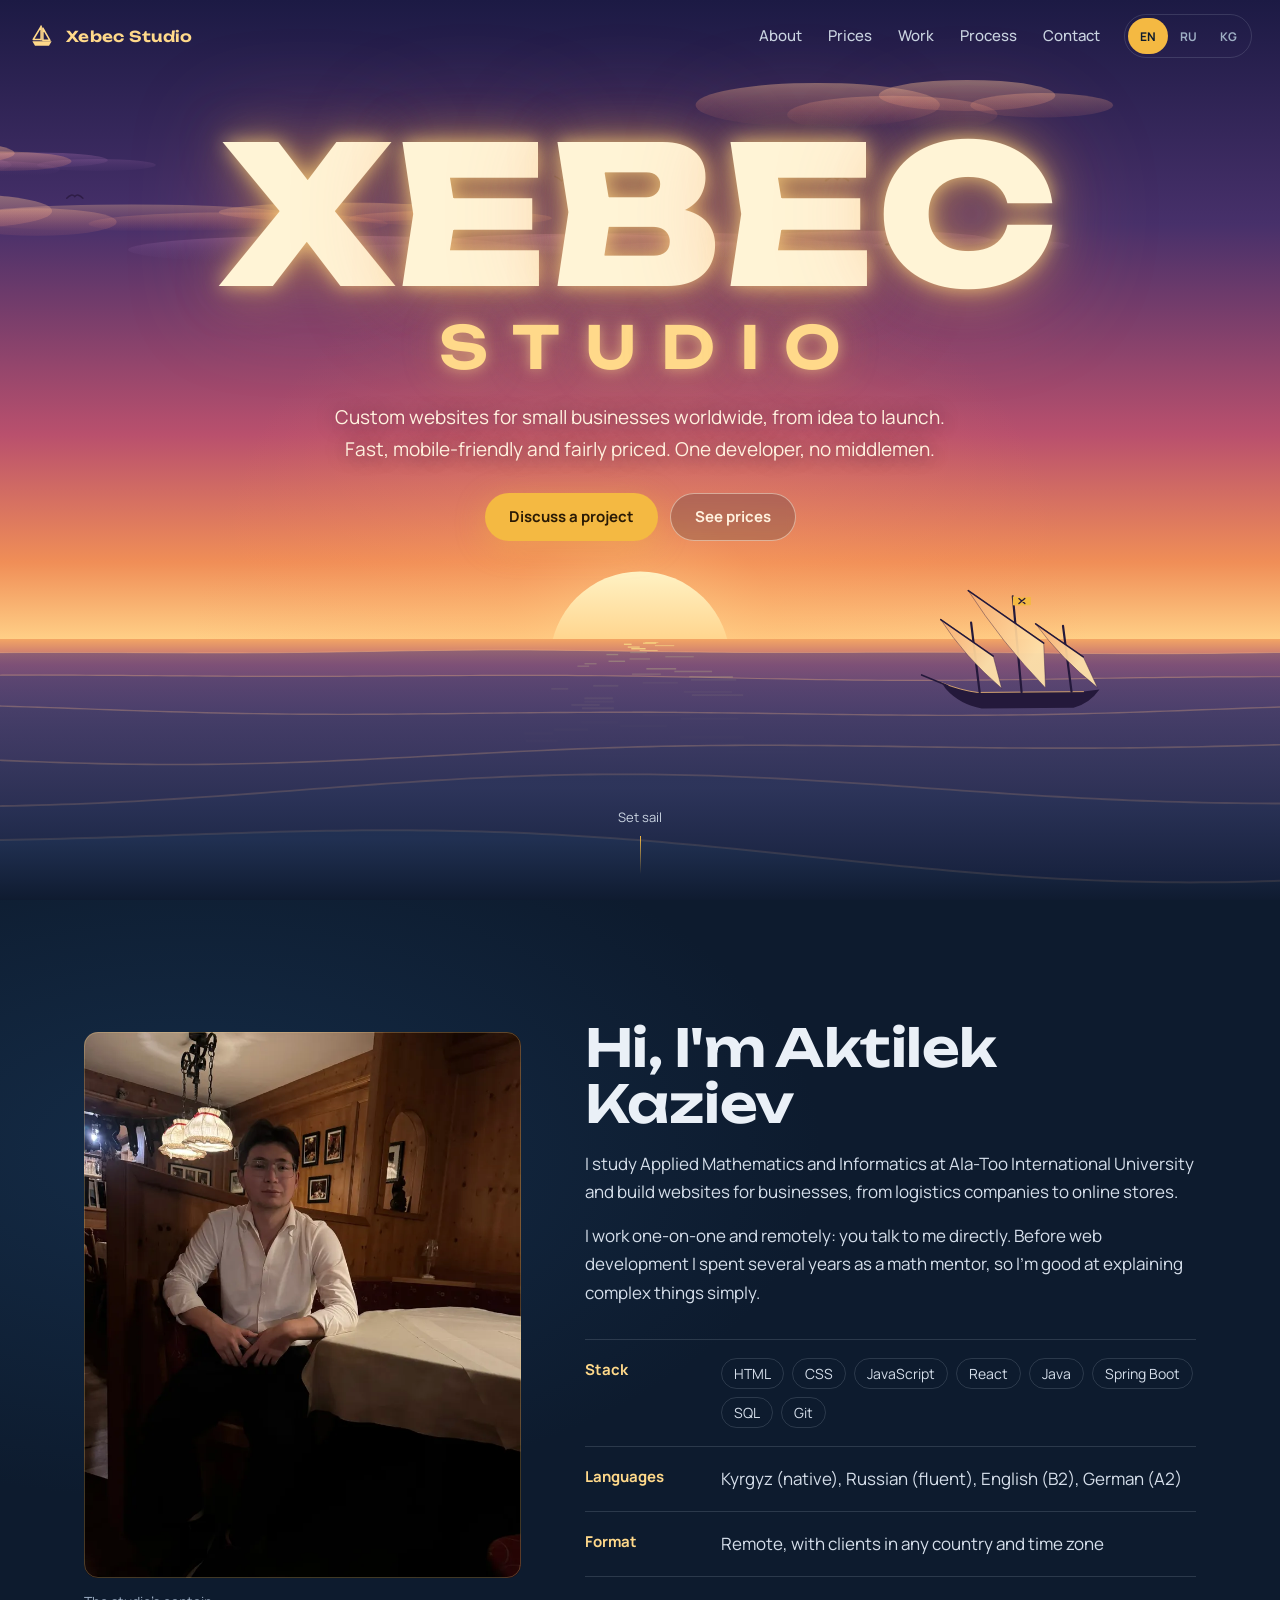
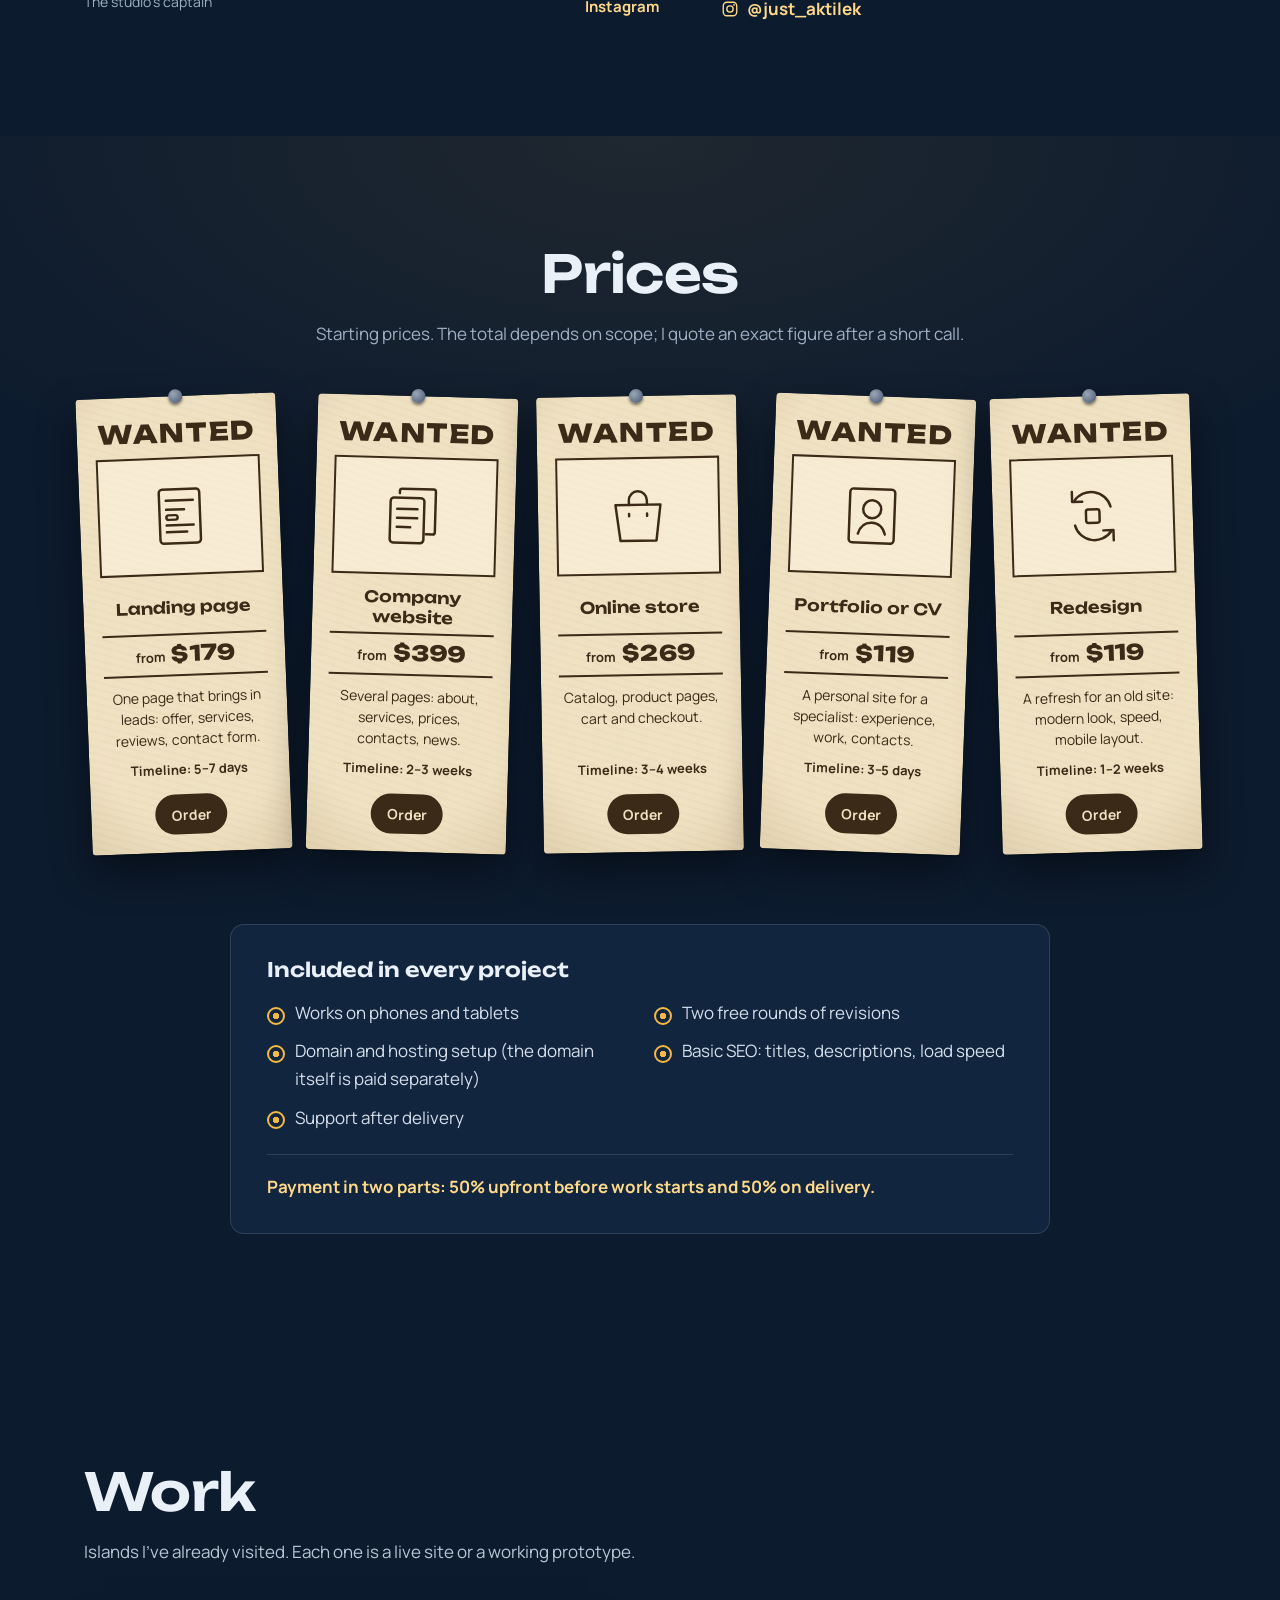
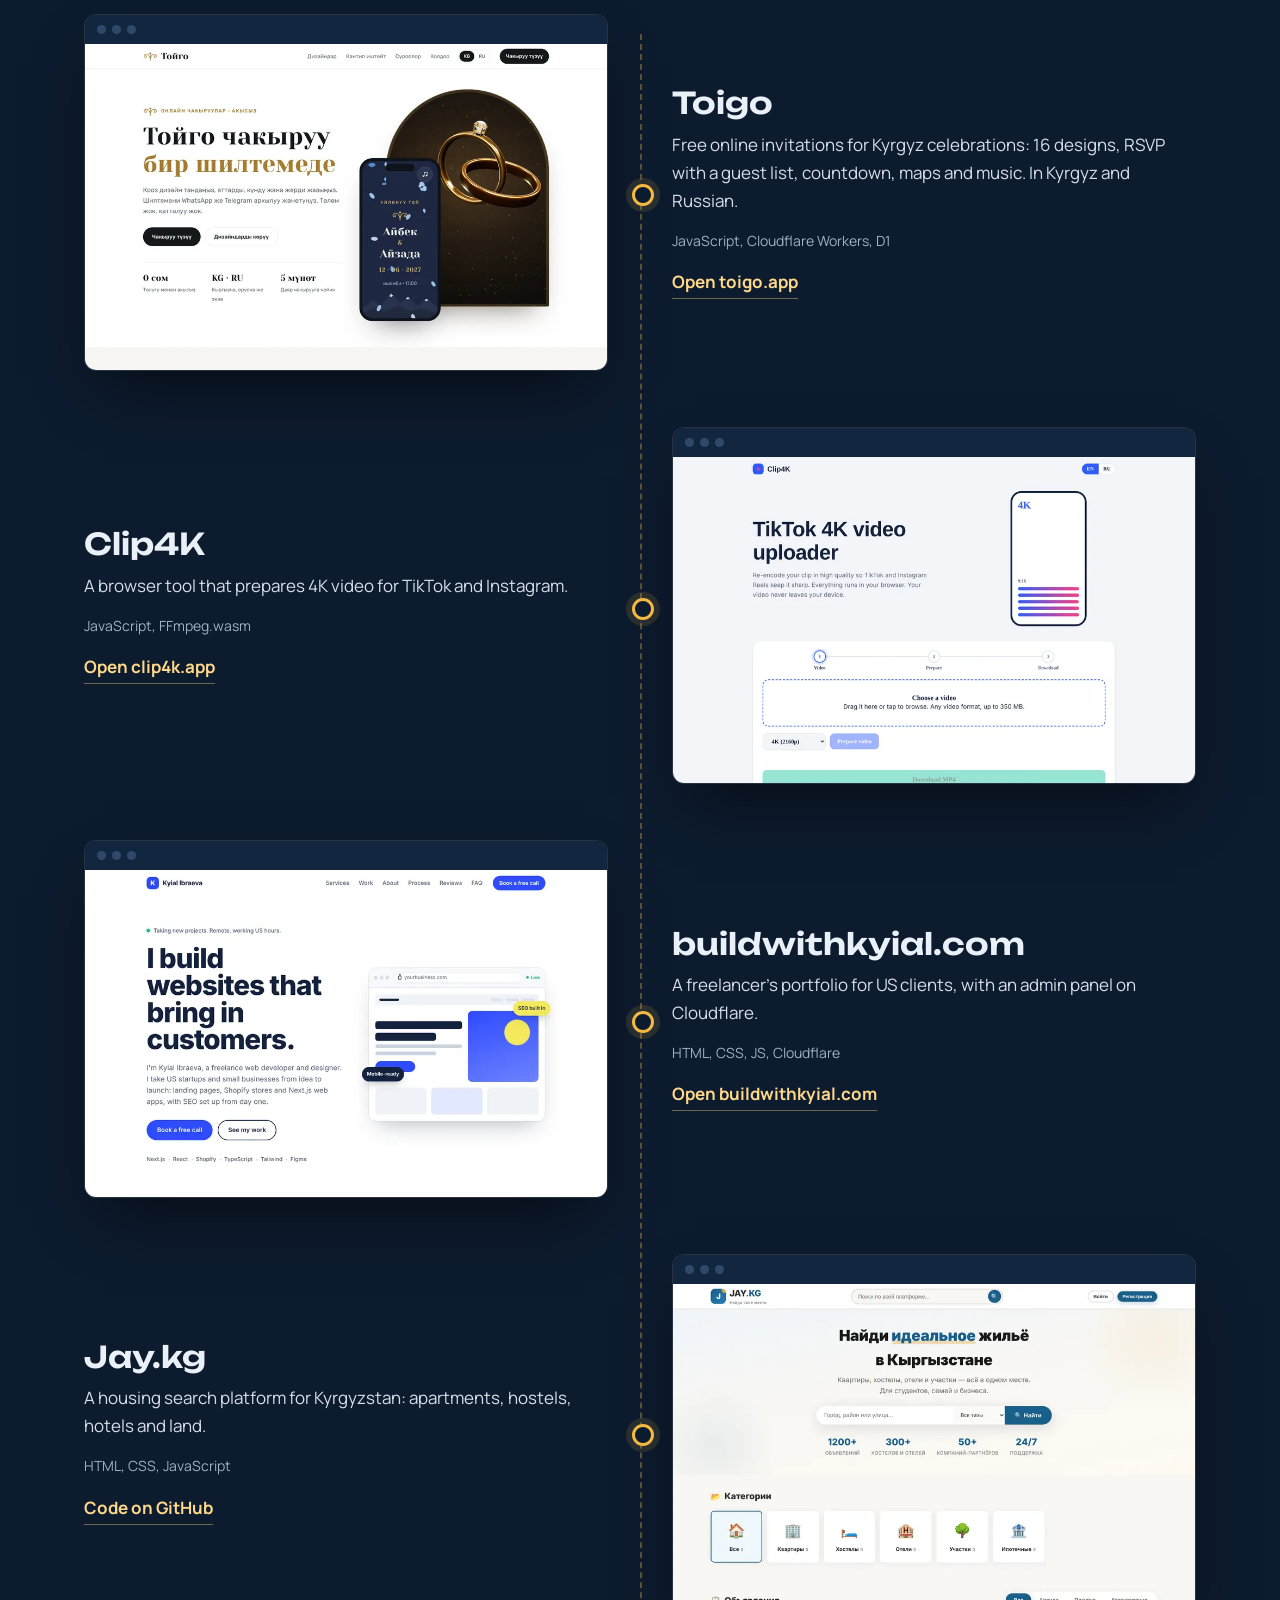
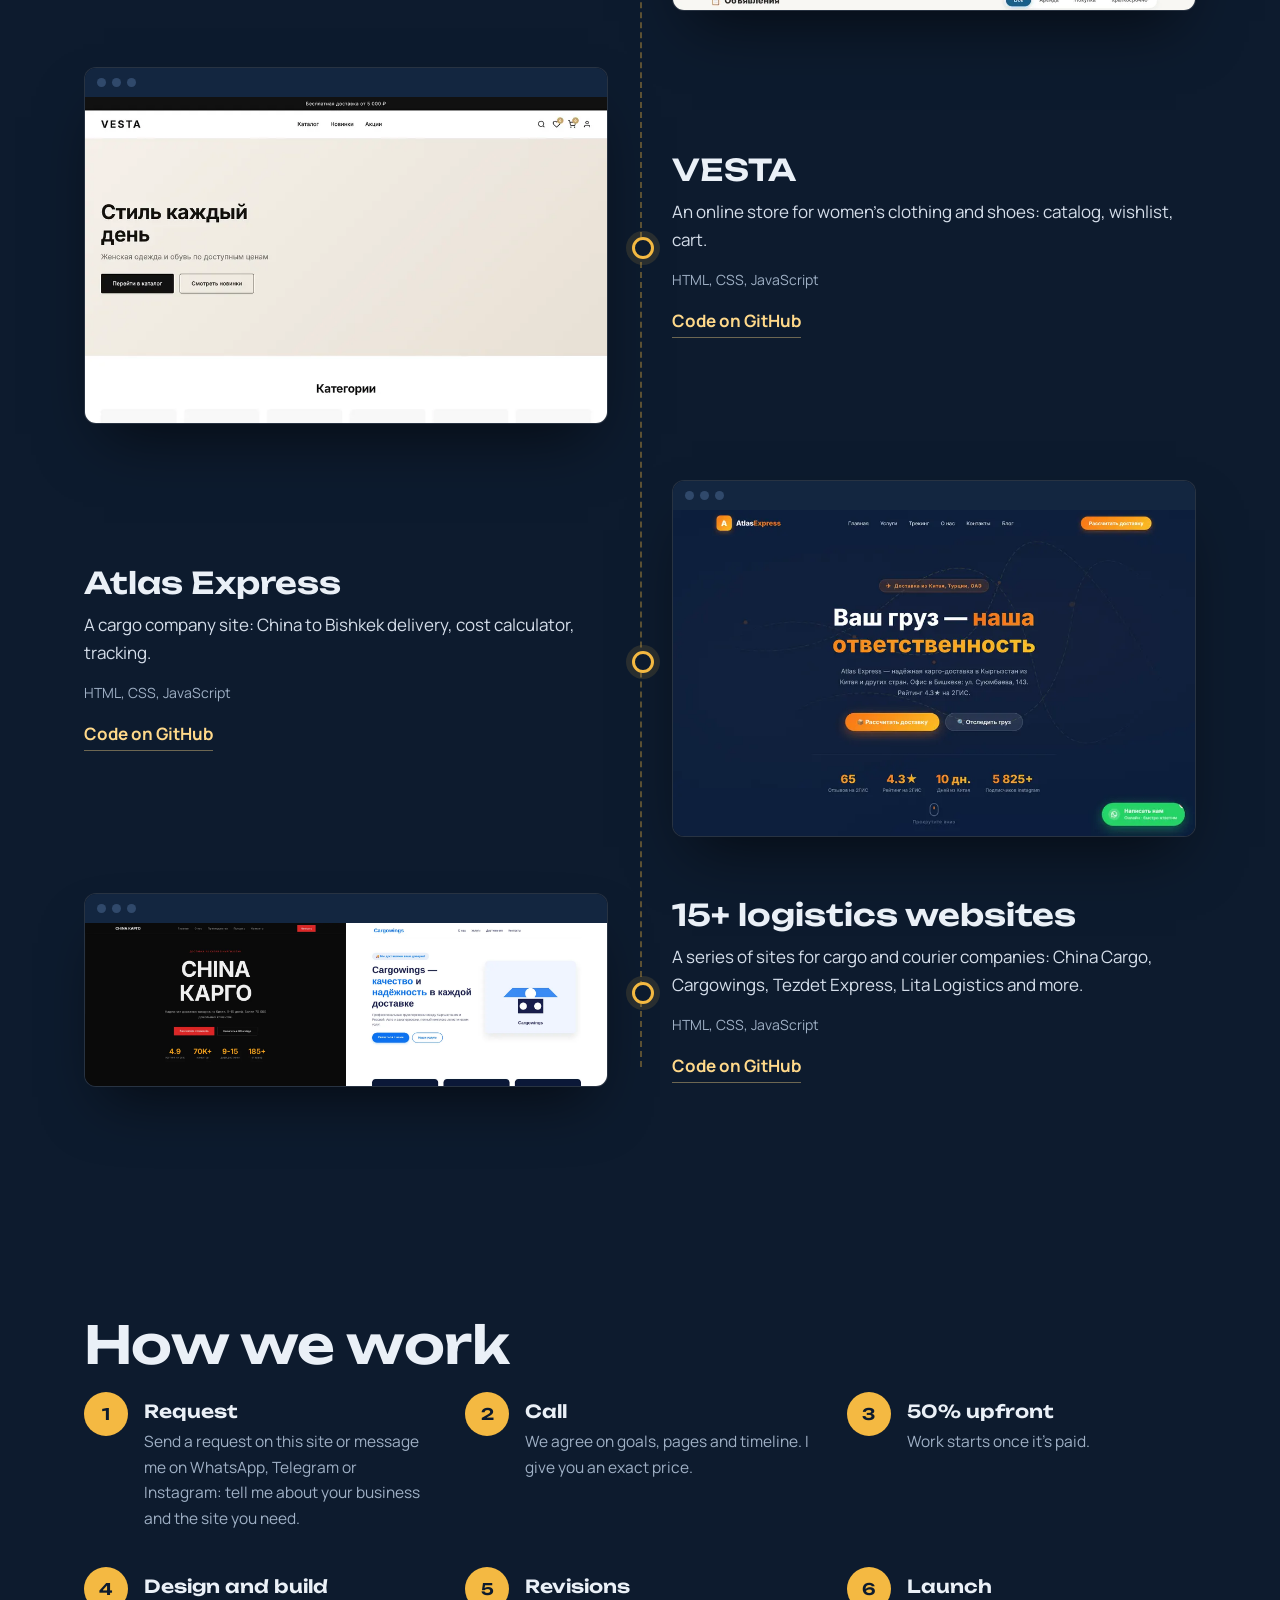
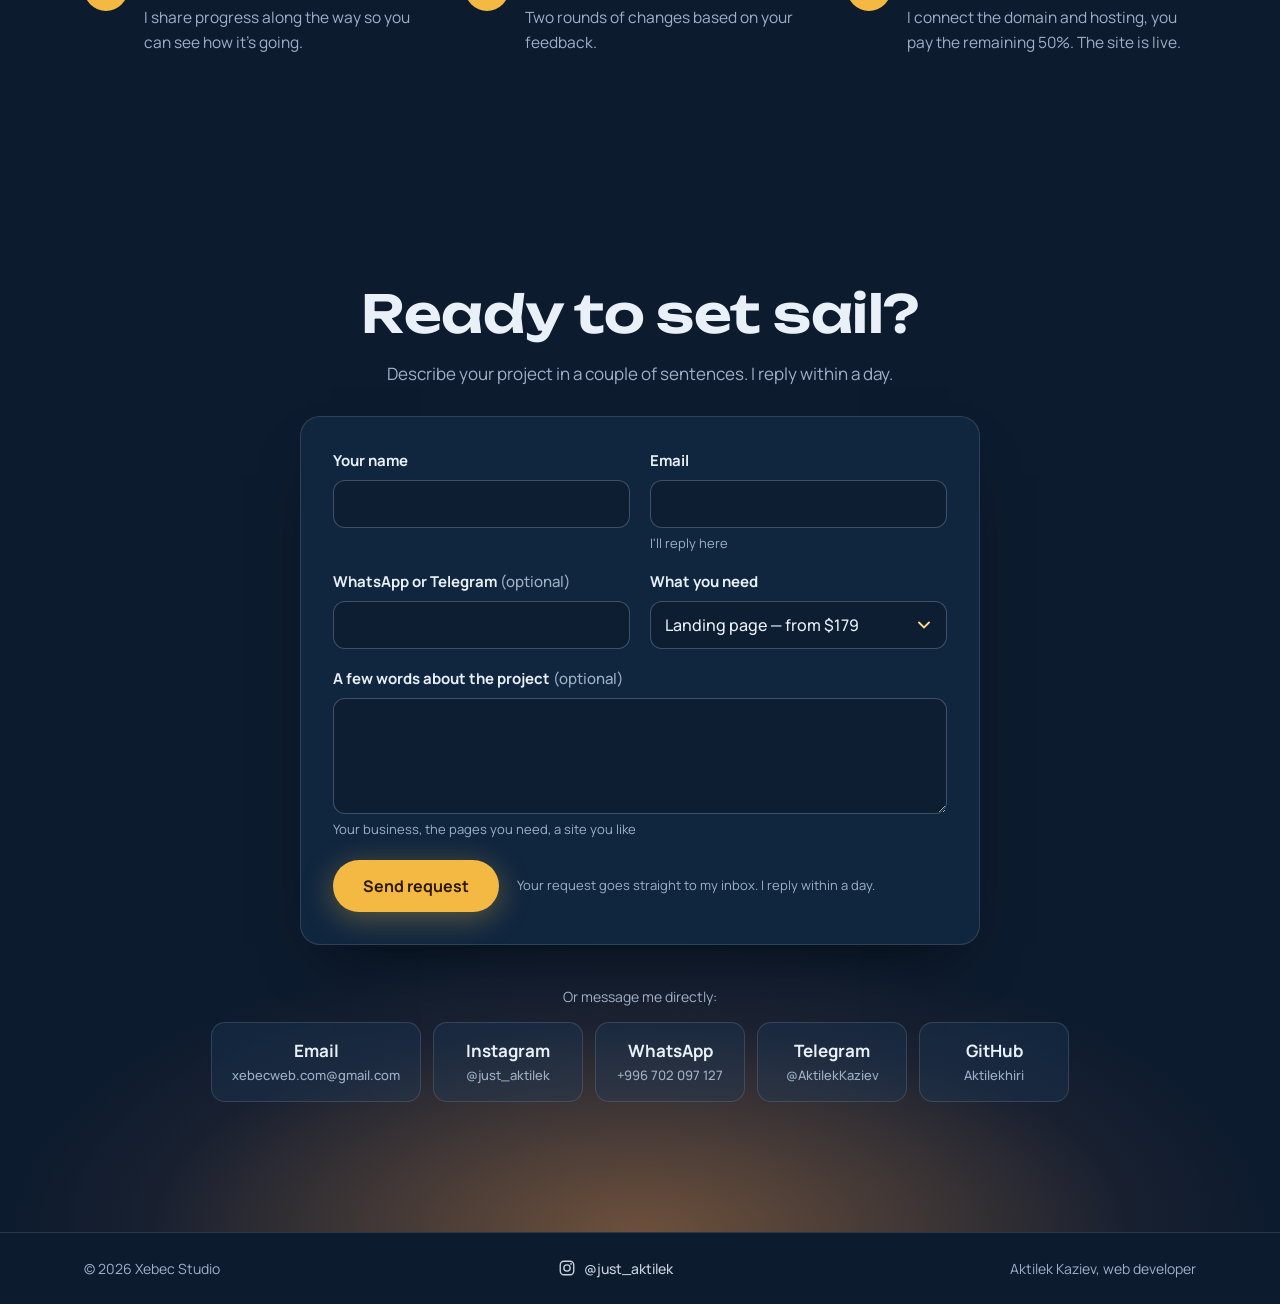
==== public/index.html @ 6d2ee207 "Xebec Studio site with Cloudflare Workers Builds config Static site (content.js + build.js -> public" ====
<!doctype html>
<html lang="en">
<head>
<meta charset="utf-8">
<meta name="viewport" content="width=device-width, initial-scale=1">
<script>try{var s=localStorage.getItem("xebec-lang");if(s==="ru"||s==="ky")location.replace(s+"/"+location.hash)}catch(e){}</script>
<title>Custom Websites for Small Businesses — Xebec Studio</title>
<meta name="description" content="Xebec Studio builds fast, mobile-friendly websites for small businesses worldwide: landing pages, company websites, online stores and portfolios. From $119. Remote, one-on-one.">
<link rel="canonical" href="https://xebecweb.com/">
<link rel="alternate" hreflang="en" href="https://xebecweb.com/">
<link rel="alternate" hreflang="ru" href="https://xebecweb.com/ru/">
<link rel="alternate" hreflang="ky" href="https://xebecweb.com/ky/">
<link rel="alternate" hreflang="x-default" href="https://xebecweb.com/">
<meta name="theme-color" content="#0D1B2E">
<meta name="robots" content="index, follow, max-image-preview:large">
<meta property="og:type" content="website">
<meta property="og:site_name" content="Xebec Studio">
<meta property="og:url" content="https://xebecweb.com/">
<meta property="og:title" content="Custom Websites for Small Businesses — Xebec Studio">
<meta property="og:description" content="Xebec Studio builds fast, mobile-friendly websites for small businesses worldwide: landing pages, company websites, online stores and portfolios. From $119. Remote, one-on-one.">
<meta property="og:image" content="https://xebecweb.com/assets/og-en.jpg">
<meta property="og:image:width" content="1200">
<meta property="og:image:height" content="630">
<meta property="og:locale" content="en_US">
<meta property="og:locale:alternate" content="ru_RU">
<meta property="og:locale:alternate" content="ky_KG">
<meta name="twitter:card" content="summary_large_image">
<link rel="icon" href="assets/favicon.svg" type="image/svg+xml">
<link rel="preload" href="assets/fonts/unbounded-latin-800-normal.woff2" as="font" type="font/woff2" crossorigin>
<link rel="stylesheet" href="assets/fonts.css">
<link rel="stylesheet" href="styles.css">
<script type="application/ld+json">{"@context":"https://schema.org","@type":"ProfessionalService","name":"Xebec Studio","url":"https://xebecweb.com/","image":"https://xebecweb.com/assets/og-en.jpg","description":"Xebec Studio builds fast, mobile-friendly websites for small businesses worldwide: landing pages, company websites, online stores and portfolios. From $119. Remote, one-on-one.","email":"xebecweb.com@gmail.com","telephone":"+996702097127","areaServed":"Worldwide","availableLanguage":["English","Russian","Kyrgyz"],"priceRange":"$119–$399","founder":{"@type":"Person","name":"Aktilek Kaziev"},"sameAs":["https://instagram.com/just_aktilek","https://github.com/Aktilekhiri","https://t.me/AktilekKaziev"],"inLanguage":"en"}</script>
</head>
<body>
<a class="skip" href="#main">Skip to content</a>
<div class="lang-hint" id="langHint" hidden>
  <a class="lh-ru" href="ru/" hreflang="ru" lang="ru">Есть русская версия сайта → <b>Перейти</b></a>
  <a class="lh-ky" href="ky/" hreflang="ky" lang="ky">Сайттын кыргызча версиясы бар → <b>Өтүү</b></a>
  <button type="button" id="langHintClose" aria-label="Close">×</button>
</div>

<header class="bar" id="bar">
  <a class="brand" href="#top" aria-label="Xebec Studio">
    <svg viewBox="0 0 32 32" aria-hidden="true"><path d="M5 22h22l-3 5H8z" fill="currentColor"/><path d="M15 4v17M15 5l-9 15h9M17 7v14h8z" fill="none" stroke="currentColor" stroke-width="1.8" stroke-linejoin="round"/></svg>
    <span>Xebec Studio</span>
  </a>
  <nav class="nav" id="nav" aria-label="Main">
    <a href="#captain">About</a>
    <a href="#bounties">Prices</a>
    <a href="#islands">Work</a>
    <a href="#voyage">Process</a>
    <a href="#contact">Contact</a>
  </nav>
  <nav class="langs" aria-label="Language"><a href="./" hreflang="en" lang="en" aria-label="English" aria-current="page">EN</a><a href="ru/" hreflang="ru" lang="ru" aria-label="Русский">RU</a><a href="ky/" hreflang="ky" lang="ky" aria-label="Кыргызча">KG</a></nav>
  <button class="menu-btn" id="menuBtn" type="button" aria-expanded="false" aria-controls="nav"><span></span><span></span><span class="sr">Menu</span></button>
</header>

<section class="hero" id="top">
  <canvas id="sea" aria-hidden="true"></canvas>
  <div class="hero-in">
    <h1 class="title"><span class="sr">Xebec Studio — custom websites for small businesses worldwide</span><span class="t1" aria-hidden="true">XEBEC</span><span class="t2" aria-hidden="true">STUDIO</span></h1>
    <p class="lede">Custom websites for small businesses worldwide, from idea to launch. Fast, mobile-friendly and fairly priced. One developer, no middlemen.</p>
    <div class="cta">
      <a class="btn gold" href="#contact">Discuss a project</a>
      <a class="btn ghost" href="#bounties">See prices</a>
    </div>
  </div>
  <a class="scroll-cue" href="#captain"><span>Set sail</span><i aria-hidden="true"></i></a>
</section>

<main id="main" tabindex="-1">

<section class="captain" id="captain">
  <div class="wrap cap-grid">
    <figure class="cap-photo">
      <img src="assets/img/aktilek.webp" width="800" height="1066" alt="Aktilek Kaziev" loading="lazy" decoding="async">
      <figcaption>The studio's captain</figcaption>
    </figure>
    <div class="cap-text">
      <h2 class="h2">Hi, I'm Aktilek Kaziev</h2>
      <p>I study Applied Mathematics and Informatics at Ala-Too International University and build websites for businesses, from logistics companies to online stores.</p>
      <p>I work one-on-one and remotely: you talk to me directly. Before web development I spent several years as a math mentor, so I'm good at explaining complex things simply.</p>
      <dl class="facts">
        <div><dt>Stack</dt><dd class="chips"><span>HTML</span><span>CSS</span><span>JavaScript</span><span>React</span><span>Java</span><span>Spring Boot</span><span>SQL</span><span>Git</span></dd></div>
        <div><dt>Languages</dt><dd>Kyrgyz (native), Russian (fluent), English (B2), German (A2)</dd></div>
        <div><dt>Format</dt><dd>Remote, with clients in any country and time zone</dd></div>
        <div><dt>Instagram</dt><dd><a class="ig-link" href="https://instagram.com/just_aktilek" target="_blank" rel="noopener"><svg viewBox="0 0 24 24" aria-hidden="true"><rect x="3" y="3" width="18" height="18" rx="5" fill="none" stroke="currentColor" stroke-width="1.8"/><circle cx="12" cy="12" r="4.2" fill="none" stroke="currentColor" stroke-width="1.8"/><circle cx="17.4" cy="6.6" r="1.2" fill="currentColor"/></svg>@just_aktilek</a></dd></div>
      </dl>
    </div>
  </div>
</section>

<section class="bounties" id="bounties">
  <div class="wrap">
    <h2 class="h2 center">Prices</h2>
    <p class="sub center">Starting prices. The total depends on scope; I quote an exact figure after a short call.</p>
    <div class="posters">
      <article class="poster" style="--tilt:-2.2deg">
        <div class="w" aria-hidden="true">WANTED</div>
        <div class="pic" aria-hidden="true"><svg viewBox="0 0 64 64"><rect x="14" y="8" width="36" height="48" rx="3"/><path d="M20 18h24M20 26h16M20 40h24M20 46h18"/><rect x="20" y="31" width="10" height="4" rx="2"/></svg></div>
        <h3 class="name">Landing page</h3>
        <div class="bounty"><small>from</small><b>$179</b></div>
        <p>One page that brings in leads: offer, services, reviews, contact form.</p>
        <div class="term">Timeline: 5–7 days</div>
        <a class="order" href="#contact" data-service="landing">Order</a>
      </article>
      <article class="poster" style="--tilt:1.6deg">
        <div class="w" aria-hidden="true">WANTED</div>
        <div class="pic" aria-hidden="true"><svg viewBox="0 0 64 64"><rect x="10" y="16" width="30" height="40" rx="3"/><path d="M18 12V10a2 2 0 0 1 2-2h28a2 2 0 0 1 2 2v36a2 2 0 0 1-2 2h-6"/><path d="M16 26h18M16 34h18M16 42h12"/></svg></div>
        <h3 class="name">Company website</h3>
        <div class="bounty"><small>from</small><b>$399</b></div>
        <p>Several pages: about, services, prices, contacts, news.</p>
        <div class="term">Timeline: 2–3 weeks</div>
        <a class="order" href="#contact" data-service="corporate">Order</a>
      </article>
      <article class="poster" style="--tilt:-1deg">
        <div class="w" aria-hidden="true">WANTED</div>
        <div class="pic" aria-hidden="true"><svg viewBox="0 0 64 64"><path d="M12 22h40l-4 32H16z"/><path d="M24 22v-4a8 8 0 0 1 16 0v4"/><path d="M24 30v2M40 30v2"/></svg></div>
        <h3 class="name">Online store</h3>
        <div class="bounty"><small>from</small><b>$269</b></div>
        <p>Catalog, product pages, cart and checkout.</p>
        <div class="term">Timeline: 3–4 weeks</div>
        <a class="order" href="#contact" data-service="shop">Order</a>
      </article>
      <article class="poster" style="--tilt:2.1deg">
        <div class="w" aria-hidden="true">WANTED</div>
        <div class="pic" aria-hidden="true"><svg viewBox="0 0 64 64"><rect x="12" y="8" width="40" height="48" rx="3"/><circle cx="32" cy="26" r="8"/><path d="M20 48c2-7 7-10 12-10s10 3 12 10"/></svg></div>
        <h3 class="name">Portfolio or CV</h3>
        <div class="bounty"><small>from</small><b>$119</b></div>
        <p>A personal site for a specialist: experience, work, contacts.</p>
        <div class="term">Timeline: 3–5 days</div>
        <a class="order" href="#contact" data-service="portfolio">Order</a>
      </article>
      <article class="poster" style="--tilt:-1.7deg">
        <div class="w" aria-hidden="true">WANTED</div>
        <div class="pic" aria-hidden="true"><svg viewBox="0 0 64 64"><path d="M48 24a18 18 0 0 0-32-6"/><path d="M14 10v9h9"/><path d="M16 40a18 18 0 0 0 32 6"/><path d="M50 54v-9h-9"/><rect x="26" y="26" width="12" height="12" rx="2"/></svg></div>
        <h3 class="name">Redesign</h3>
        <div class="bounty"><small>from</small><b>$119</b></div>
        <p>A refresh for an old site: modern look, speed, mobile layout.</p>
        <div class="term">Timeline: 1–2 weeks</div>
        <a class="order" href="#contact" data-service="redesign">Order</a>
      </article>
    </div>
    <div class="terms">
      <h3 class="h3">Included in every project</h3>
      <ul class="inc">
        <li>Works on phones and tablets</li>
        <li>Two free rounds of revisions</li>
        <li>Domain and hosting setup (the domain itself is paid separately)</li>
        <li>Basic SEO: titles, descriptions, load speed</li>
        <li>Support after delivery</li>
      </ul>
      <p class="pay">Payment in two parts: 50% upfront before work starts and 50% on delivery.</p>
    </div>
  </div>
</section>

<section class="islands" id="islands">
  <div class="isle-bg" aria-hidden="true">
    <div class="isle-scene">
      <img class="scene" src="assets/sakura-night.svg" alt="" decoding="async">
      <div class="petals"><i class="petal" style="left:92.2%;--d:11.5s;--dl:-11.2s;--s:11px;--sw:3.5s"><b></b></i><i class="petal" style="left:5.7%;--d:14.4s;--dl:-12.5s;--s:11px;--sw:4.7s"><b></b></i><i class="petal" style="left:55.8%;--d:16.6s;--dl:-10.8s;--s:9px;--sw:3.5s"><b></b></i><i class="petal" style="left:37.4%;--d:14.0s;--dl:-3.6s;--s:15px;--sw:4.2s"><b></b></i><i class="petal" style="left:45.3%;--d:19.7s;--dl:-8.8s;--s:14px;--sw:3.2s"><b></b></i><i class="petal" style="left:62.6%;--d:12.6s;--dl:-12.9s;--s:9px;--sw:4.8s"><b></b></i><i class="petal" style="left:16.6%;--d:18.3s;--dl:-11.1s;--s:9px;--sw:3.8s"><b></b></i><i class="petal" style="left:32.9%;--d:19.3s;--dl:-2.7s;--s:10px;--sw:3.8s"><b></b></i><i class="petal" style="left:54.0%;--d:16.8s;--dl:-0.0s;--s:16px;--sw:4.3s"><b></b></i><i class="petal" style="left:97.2%;--d:17.8s;--dl:-19.7s;--s:13px;--sw:3.1s"><b></b></i><i class="petal" style="left:82.1%;--d:16.9s;--dl:-8.4s;--s:14px;--sw:4.5s"><b></b></i><i class="petal" style="left:17.9%;--d:12.2s;--dl:-19.6s;--s:9px;--sw:2.8s"><b></b></i><i class="petal" style="left:99.5%;--d:15.5s;--dl:-15.4s;--s:14px;--sw:2.6s"><b></b></i><i class="petal" style="left:81.6%;--d:12.5s;--dl:-9.1s;--s:12px;--sw:3.3s"><b></b></i></div>
    </div>
  </div>
  <div class="wrap">
    <h2 class="h2">Work</h2>
    <p class="sub">Islands I've already visited. Each one is a live site or a working prototype.</p>
    <ol class="route">
      <li class="isle">
        <a class="shot" href="https://toigo.app" target="_blank" rel="noopener" tabindex="-1" aria-hidden="true"><span class="chrome"><i></i><i></i><i></i></span><img src="assets/work/toigo.webp" width="960" height="600" alt="Toigo" loading="lazy" decoding="async"></a>
        <div>
          <h3>Toigo</h3>
          <p>Free online invitations for Kyrgyz celebrations: 16 designs, RSVP with a guest list, countdown, maps and music. In Kyrgyz and Russian.</p>
          <div class="tags">JavaScript, Cloudflare Workers, D1</div>
          <a class="link" href="https://toigo.app" target="_blank" rel="noopener">Open toigo.app</a>
        </div>
      </li>
      <li class="isle">
        <a class="shot" href="https://clip4k.app" target="_blank" rel="noopener" tabindex="-1" aria-hidden="true"><span class="chrome"><i></i><i></i><i></i></span><img src="assets/work/clip4k.webp" width="960" height="600" alt="Clip4K" loading="lazy" decoding="async"></a>
        <div>
          <h3>Clip4K</h3>
          <p>A browser tool that prepares 4K video for TikTok and Instagram.</p>
          <div class="tags">JavaScript, FFmpeg.wasm</div>
          <a class="link" href="https://clip4k.app" target="_blank" rel="noopener">Open clip4k.app</a>
        </div>
      </li>
      <li class="isle">
        <a class="shot" href="https://buildwithkyial.com" target="_blank" rel="noopener" tabindex="-1" aria-hidden="true"><span class="chrome"><i></i><i></i><i></i></span><img src="assets/work/kyial.webp" width="960" height="600" alt="buildwithkyial.com" loading="lazy" decoding="async"></a>
        <div>
          <h3>buildwithkyial.com</h3>
          <p>A freelancer's portfolio for US clients, with an admin panel on Cloudflare.</p>
          <div class="tags">HTML, CSS, JS, Cloudflare</div>
          <a class="link" href="https://buildwithkyial.com" target="_blank" rel="noopener">Open buildwithkyial.com</a>
        </div>
      </li>
      <li class="isle">
        <a class="shot" href="https://github.com/Aktilekhiri/Jay.kg" target="_blank" rel="noopener" tabindex="-1" aria-hidden="true"><span class="chrome"><i></i><i></i><i></i></span><img src="assets/work/jay.webp" width="960" height="600" alt="Jay.kg" loading="lazy" decoding="async"></a>
        <div>
          <h3>Jay.kg</h3>
          <p>A housing search platform for Kyrgyzstan: apartments, hostels, hotels and land.</p>
          <div class="tags">HTML, CSS, JavaScript</div>
          <a class="link" href="https://github.com/Aktilekhiri/Jay.kg" target="_blank" rel="noopener">Code on GitHub</a>
        </div>
      </li>
      <li class="isle">
        <a class="shot" href="https://github.com/Aktilekhiri/Vesta-" target="_blank" rel="noopener" tabindex="-1" aria-hidden="true"><span class="chrome"><i></i><i></i><i></i></span><img src="assets/work/vesta.webp" width="960" height="600" alt="VESTA" loading="lazy" decoding="async"></a>
        <div>
          <h3>VESTA</h3>
          <p>An online store for women's clothing and shoes: catalog, wishlist, cart.</p>
          <div class="tags">HTML, CSS, JavaScript</div>
          <a class="link" href="https://github.com/Aktilekhiri/Vesta-" target="_blank" rel="noopener">Code on GitHub</a>
        </div>
      </li>
      <li class="isle">
        <a class="shot" href="https://github.com/Aktilekhiri/Atlas-express" target="_blank" rel="noopener" tabindex="-1" aria-hidden="true"><span class="chrome"><i></i><i></i><i></i></span><img src="assets/work/atlas.webp" width="960" height="600" alt="Atlas Express" loading="lazy" decoding="async"></a>
        <div>
          <h3>Atlas Express</h3>
          <p>A cargo company site: China to Bishkek delivery, cost calculator, tracking.</p>
          <div class="tags">HTML, CSS, JavaScript</div>
          <a class="link" href="https://github.com/Aktilekhiri/Atlas-express" target="_blank" rel="noopener">Code on GitHub</a>
        </div>
      </li>
      <li class="isle">
        <a class="shot duo" href="https://github.com/Aktilekhiri?tab=repositories" target="_blank" rel="noopener" tabindex="-1" aria-hidden="true"><span class="chrome"><i></i><i></i><i></i></span><span class="pair"><img src="assets/work/china.webp" width="960" height="600" alt="" loading="lazy" decoding="async"><img src="assets/work/cargowings.webp" width="960" height="600" alt="" loading="lazy" decoding="async"></span></a>
        <div>
          <h3>15+ logistics websites</h3>
          <p>A series of sites for cargo and courier companies: China Cargo, Cargowings, Tezdet Express, Lita Logistics and more.</p>
          <div class="tags">HTML, CSS, JavaScript</div>
          <a class="link" href="https://github.com/Aktilekhiri?tab=repositories" target="_blank" rel="noopener">Code on GitHub</a>
        </div>
      </li>
    </ol>
  </div>
</section>

<section class="voyage" id="voyage">
  <div class="wrap">
    <h2 class="h2">How we work</h2>
    <ol class="steps">
      <li><span class="n">1</span><div><h3>Request</h3><p>Send a request on this site or message me on WhatsApp, Telegram or Instagram: tell me about your business and the site you need.</p></div></li>
      <li><span class="n">2</span><div><h3>Call</h3><p>We agree on goals, pages and timeline. I give you an exact price.</p></div></li>
      <li><span class="n">3</span><div><h3>50% upfront</h3><p>Work starts once it's paid.</p></div></li>
      <li><span class="n">4</span><div><h3>Design and build</h3><p>I share progress along the way so you can see how it's going.</p></div></li>
      <li><span class="n">5</span><div><h3>Revisions</h3><p>Two rounds of changes based on your feedback.</p></div></li>
      <li><span class="n">6</span><div><h3>Launch</h3><p>I connect the domain and hosting, you pay the remaining 50%. The site is live.</p></div></li>
    </ol>
  </div>
</section>

<section class="contact" id="contact">
  <div class="wrap">
    <h2 class="h2">Ready to set sail?</h2>
    <p class="sub">Describe your project in a couple of sentences. I reply within a day.</p>

    <div class="lead-box">
      <p class="sent-note" id="sent" tabindex="-1">Thanks! Your request is in. I'll reply to your email within a day.</p>
      <form class="lead" id="leadForm" action="https://api.web3forms.com/submit" method="post"
            data-wa="996702097127" data-mail="xebecweb.com@gmail.com" data-title="Hi! Request from xebecweb.com"
            data-l-name="Name" data-l-service="Service" data-l-msg="Details">
        <input type="hidden" name="access_key" value="2775c044-11af-4d92-966e-4e2f38633ee0">
        <input type="hidden" name="subject" value="Новая заявка с xebecweb.com">
        <input type="hidden" name="from_name" value="Xebec Studio — xebecweb.com">
        <input type="hidden" name="redirect" value="https://xebecweb.com/#sent">
        <input type="hidden" name="page" value="EN · https://xebecweb.com/">
        <input type="checkbox" name="botcheck" class="hp" tabindex="-1" autocomplete="off" aria-hidden="true">
        <div class="field">
          <label for="f-name">Your name</label>
          <input id="f-name" name="name" type="text" autocomplete="name" maxlength="80" required aria-describedby="f-name-err">
          <p class="err" id="f-name-err" data-msg="Tell me what to call you"></p>
        </div>
        <div class="field">
          <label for="f-email">Email</label>
          <input id="f-email" name="email" type="email" autocomplete="email" inputmode="email" maxlength="120" required aria-describedby="f-email-hint f-email-err">
          <p class="hint" id="f-email-hint">I'll reply here</p>
          <p class="err" id="f-email-err" data-msg="Check your email address so I can reply"></p>
        </div>
        <div class="field">
          <label for="f-phone">WhatsApp or Telegram <span class="opt">(optional)</span></label>
          <input id="f-phone" name="whatsapp_telegram" type="text" autocomplete="tel" maxlength="60">
        </div>
        <div class="field">
          <label for="f-service">What you need</label>
          <select id="f-service" name="service">
            <option value="Landing page" data-id="landing">Landing page — from $179</option>
            <option value="Company website" data-id="corporate">Company website — from $399</option>
            <option value="Online store" data-id="shop">Online store — from $269</option>
            <option value="Portfolio or CV" data-id="portfolio">Portfolio or CV — from $119</option>
            <option value="Redesign" data-id="redesign">Redesign — from $119</option>
            <option value="Something else / not sure yet" data-id="other">Something else / not sure yet</option>
          </select>
        </div>
        <div class="field full">
          <label for="f-msg">A few words about the project <span class="opt">(optional)</span></label>
          <textarea id="f-msg" name="message" rows="4" maxlength="2000" aria-describedby="f-msg-hint"></textarea>
          <p class="hint" id="f-msg-hint">Your business, the pages you need, a site you like</p>
        </div>
        <div class="actions full">
          <button class="btn gold" type="submit" data-sending="Sending…">Send request</button>
          <p class="note">Your request goes straight to my inbox. I reply within a day.</p>
        </div>
        <div class="lead-fail full" role="alert" hidden>
          <p>Couldn't send it. Please contact me directly:</p>
          <div class="fail-actions">
            <a class="btn ghost" id="failMail" href="mailto:xebecweb.com@gmail.com">xebecweb.com@gmail.com</a>
            <a class="btn ghost" id="failWa" href="https://wa.me/996702097127" target="_blank" rel="noopener">WhatsApp</a>
          </div>
        </div>
      </form>
      <div class="lead-done" role="status" tabindex="-1" hidden>
        <svg viewBox="0 0 48 48" aria-hidden="true"><circle cx="24" cy="24" r="21"/><path d="M14 25l7 7 13-15"/></svg>
        <p>Thanks! Your request is in. I'll reply to your email within a day.</p>
        <button class="btn ghost" type="button" id="leadAgain">Send another one</button>
      </div>
    </div>

    <p class="more">Or message me directly:</p>
    <ul class="channels">
      <li><a href="mailto:xebecweb.com@gmail.com?subject=Xebec%20Studio">Email<small>xebecweb.com@gmail.com</small></a></li>
      <li><a class="ch-ig" href="https://instagram.com/just_aktilek" target="_blank" rel="noopener">Instagram<small>@just_aktilek</small></a></li>
      <li><a href="https://wa.me/996702097127?text=Hi!%20I'd%20like%20to%20discuss%20a%20website." target="_blank" rel="noopener">WhatsApp<small>+996 702 097 127</small></a></li>
      <li><a href="https://t.me/AktilekKaziev" target="_blank" rel="noopener">Telegram<small>@AktilekKaziev</small></a></li>
      <li><a href="https://github.com/Aktilekhiri" target="_blank" rel="noopener">GitHub<small>Aktilekhiri</small></a></li>
    </ul>
  </div>
</section>

</main>

<footer class="foot">
  <div class="wrap foot-in">
    <span>© <span id="year">2026</span> Xebec Studio</span>
    <a class="foot-ig" href="https://instagram.com/just_aktilek" target="_blank" rel="noopener"><svg viewBox="0 0 24 24" aria-hidden="true"><rect x="3" y="3" width="18" height="18" rx="5" fill="none" stroke="currentColor" stroke-width="1.8"/><circle cx="12" cy="12" r="4.2" fill="none" stroke="currentColor" stroke-width="1.8"/><circle cx="17.4" cy="6.6" r="1.2" fill="currentColor"/></svg>@just_aktilek</a>
    <span>Aktilek Kaziev, web developer</span>
  </div>
</footer>

<a class="logpose" id="logpose" href="#top" aria-label="Back to top">
  <svg viewBox="0 0 64 64" aria-hidden="true">
    <circle cx="32" cy="34" r="22" class="lp-glass"/>
    <circle cx="32" cy="34" r="22" class="lp-ring"/>
    <path d="M28 10h8l-1 3h-6z" class="lp-cap"/>
    <g class="lp-ticks"><path d="M32 15v4M32 49v4M13 34h4M47 34h4"/></g>
    <g id="needle"><path d="M32 18l3.5 16h-7z" class="lp-n1"/><path d="M32 50l3.5-16h-7z" class="lp-n2"/><circle cx="32" cy="34" r="2.2" class="lp-cap"/></g>
  </svg>
</a>

<script src="main.js"></script>
</body>
</html>
---- public/assets/fonts.css ----
@font-face {
  font-family: 'Unbounded';
  font-style: normal;
  font-display: swap;
  font-weight: 400;
  src:url(fonts/unbounded-cyrillic-ext-400-normal.woff2) format('woff2');
  unicode-range: U+0460-052F,U+1C80-1C8A,U+20B4,U+2DE0-2DFF,U+A640-A69F,U+FE2E-FE2F;
}
@font-face {
  font-family: 'Unbounded';
  font-style: normal;
  font-display: swap;
  font-weight: 400;
  src:url(fonts/unbounded-cyrillic-400-normal.woff2) format('woff2');
  unicode-range: U+0301,U+0400-045F,U+0490-0491,U+04B0-04B1,U+2116;
}
@font-face {
  font-family: 'Unbounded';
  font-style: normal;
  font-display: swap;
  font-weight: 400;
  src:url(fonts/unbounded-latin-ext-400-normal.woff2) format('woff2');
  unicode-range: U+0100-02BA,U+02BD-02C5,U+02C7-02CC,U+02CE-02D7,U+02DD-02FF,U+0304,U+0308,U+0329,U+1D00-1DBF,U+1E00-1E9F,U+1EF2-1EFF,U+2020,U+20A0-20AB,U+20AD-20C0,U+2113,U+2C60-2C7F,U+A720-A7FF;
}
@font-face {
  font-family: 'Unbounded';
  font-style: normal;
  font-display: swap;
  font-weight: 400;
  src:url(fonts/unbounded-latin-400-normal.woff2) format('woff2');
  unicode-range: U+0000-00FF,U+0131,U+0152-0153,U+02BB-02BC,U+02C6,U+02DA,U+02DC,U+0304,U+0308,U+0329,U+2000-206F,U+20AC,U+2122,U+2191,U+2193,U+2212,U+2215,U+FEFF,U+FFFD;
}
@font-face {
  font-family: 'Unbounded';
  font-style: normal;
  font-display: swap;
  font-weight: 600;
  src:url(fonts/unbounded-cyrillic-ext-600-normal.woff2) format('woff2');
  unicode-range: U+0460-052F,U+1C80-1C8A,U+20B4,U+2DE0-2DFF,U+A640-A69F,U+FE2E-FE2F;
}
@font-face {
  font-family: 'Unbounded';
  font-style: normal;
  font-display: swap;
  font-weight: 600;
  src:url(fonts/unbounded-cyrillic-600-normal.woff2) format('woff2');
  unicode-range: U+0301,U+0400-045F,U+0490-0491,U+04B0-04B1,U+2116;
}
@font-face {
  font-family: 'Unbounded';
  font-style: normal;
  font-display: swap;
  font-weight: 600;
  src:url(fonts/unbounded-latin-ext-600-normal.woff2) format('woff2');
  unicode-range: U+0100-02BA,U+02BD-02C5,U+02C7-02CC,U+02CE-02D7,U+02DD-02FF,U+0304,U+0308,U+0329,U+1D00-1DBF,U+1E00-1E9F,U+1EF2-1EFF,U+2020,U+20A0-20AB,U+20AD-20C0,U+2113,U+2C60-2C7F,U+A720-A7FF;
}
@font-face {
  font-family: 'Unbounded';
  font-style: normal;
  font-display: swap;
  font-weight: 600;
  src:url(fonts/unbounded-latin-600-normal.woff2) format('woff2');
  unicode-range: U+0000-00FF,U+0131,U+0152-0153,U+02BB-02BC,U+02C6,U+02DA,U+02DC,U+0304,U+0308,U+0329,U+2000-206F,U+20AC,U+2122,U+2191,U+2193,U+2212,U+2215,U+FEFF,U+FFFD;
}
@font-face {
  font-family: 'Unbounded';
  font-style: normal;
  font-display: swap;
  font-weight: 800;
  src:url(fonts/unbounded-cyrillic-ext-800-normal.woff2) format('woff2');
  unicode-range: U+0460-052F,U+1C80-1C8A,U+20B4,U+2DE0-2DFF,U+A640-A69F,U+FE2E-FE2F;
}
@font-face {
  font-family: 'Unbounded';
  font-style: normal;
  font-display: swap;
  font-weight: 800;
  src:url(fonts/unbounded-cyrillic-800-normal.woff2) format('woff2');
  unicode-range: U+0301,U+0400-045F,U+0490-0491,U+04B0-04B1,U+2116;
}
@font-face {
  font-family: 'Unbounded';
  font-style: normal;
  font-display: swap;
  font-weight: 800;
  src:url(fonts/unbounded-latin-ext-800-normal.woff2) format('woff2');
  unicode-range: U+0100-02BA,U+02BD-02C5,U+02C7-02CC,U+02CE-02D7,U+02DD-02FF,U+0304,U+0308,U+0329,U+1D00-1DBF,U+1E00-1E9F,U+1EF2-1EFF,U+2020,U+20A0-20AB,U+20AD-20C0,U+2113,U+2C60-2C7F,U+A720-A7FF;
}
@font-face {
  font-family: 'Unbounded';
  font-style: normal;
  font-display: swap;
  font-weight: 800;
  src:url(fonts/unbounded-latin-800-normal.woff2) format('woff2');
  unicode-range: U+0000-00FF,U+0131,U+0152-0153,U+02BB-02BC,U+02C6,U+02DA,U+02DC,U+0304,U+0308,U+0329,U+2000-206F,U+20AC,U+2122,U+2191,U+2193,U+2212,U+2215,U+FEFF,U+FFFD;
}
@font-face {
  font-family: 'Manrope';
  font-style: normal;
  font-display: swap;
  font-weight: 400;
  src:url(fonts/manrope-cyrillic-ext-400-normal.woff2) format('woff2');
  unicode-range: U+0460-052F,U+1C80-1C8A,U+20B4,U+2DE0-2DFF,U+A640-A69F,U+FE2E-FE2F;
}
@font-face {
  font-family: 'Manrope';
  font-style: normal;
  font-display: swap;
  font-weight: 400;
  src:url(fonts/manrope-cyrillic-400-normal.woff2) format('woff2');
  unicode-range: U+0301,U+0400-045F,U+0490-0491,U+04B0-04B1,U+2116;
}
@font-face {
  font-family: 'Manrope';
  font-style: normal;
  font-display: swap;
  font-weight: 400;
  src:url(fonts/manrope-latin-ext-400-normal.woff2) format('woff2');
  unicode-range: U+0100-02BA,U+02BD-02C5,U+02C7-02CC,U+02CE-02D7,U+02DD-02FF,U+0304,U+0308,U+0329,U+1D00-1DBF,U+1E00-1E9F,U+1EF2-1EFF,U+2020,U+20A0-20AB,U+20AD-20C0,U+2113,U+2C60-2C7F,U+A720-A7FF;
}
@font-face {
  font-family: 'Manrope';
  font-style: normal;
  font-display: swap;
  font-weight: 400;
  src:url(fonts/manrope-latin-400-normal.woff2) format('woff2');
  unicode-range: U+0000-00FF,U+0131,U+0152-0153,U+02BB-02BC,U+02C6,U+02DA,U+02DC,U+0304,U+0308,U+0329,U+2000-206F,U+20AC,U+2122,U+2191,U+2193,U+2212,U+2215,U+FEFF,U+FFFD;
}
@font-face {
  font-family: 'Manrope';
  font-style: normal;
  font-display: swap;
  font-weight: 500;
  src:url(fonts/manrope-cyrillic-ext-500-normal.woff2) format('woff2');
  unicode-range: U+0460-052F,U+1C80-1C8A,U+20B4,U+2DE0-2DFF,U+A640-A69F,U+FE2E-FE2F;
}
@font-face {
  font-family: 'Manrope';
  font-style: normal;
  font-display: swap;
  font-weight: 500;
  src:url(fonts/manrope-cyrillic-500-normal.woff2) format('woff2');
  unicode-range: U+0301,U+0400-045F,U+0490-0491,U+04B0-04B1,U+2116;
}
@font-face {
  font-family: 'Manrope';
  font-style: normal;
  font-display: swap;
  font-weight: 500;
  src:url(fonts/manrope-latin-ext-500-normal.woff2) format('woff2');
  unicode-range: U+0100-02BA,U+02BD-02C5,U+02C7-02CC,U+02CE-02D7,U+02DD-02FF,U+0304,U+0308,U+0329,U+1D00-1DBF,U+1E00-1E9F,U+1EF2-1EFF,U+2020,U+20A0-20AB,U+20AD-20C0,U+2113,U+2C60-2C7F,U+A720-A7FF;
}
@font-face {
  font-family: 'Manrope';
  font-style: normal;
  font-display: swap;
  font-weight: 500;
  src:url(fonts/manrope-latin-500-normal.woff2) format('woff2');
  unicode-range: U+0000-00FF,U+0131,U+0152-0153,U+02BB-02BC,U+02C6,U+02DA,U+02DC,U+0304,U+0308,U+0329,U+2000-206F,U+20AC,U+2122,U+2191,U+2193,U+2212,U+2215,U+FEFF,U+FFFD;
}
@font-face {
  font-family: 'Manrope';
  font-style: normal;
  font-display: swap;
  font-weight: 700;
  src:url(fonts/manrope-cyrillic-ext-700-normal.woff2) format('woff2');
  unicode-range: U+0460-052F,U+1C80-1C8A,U+20B4,U+2DE0-2DFF,U+A640-A69F,U+FE2E-FE2F;
}
@font-face {
  font-family: 'Manrope';
  font-style: normal;
  font-display: swap;
  font-weight: 700;
  src:url(fonts/manrope-cyrillic-700-normal.woff2) format('woff2');
  unicode-range: U+0301,U+0400-045F,U+0490-0491,U+04B0-04B1,U+2116;
}
@font-face {
  font-family: 'Manrope';
  font-style: normal;
  font-display: swap;
  font-weight: 700;
  src:url(fonts/manrope-latin-ext-700-normal.woff2) format('woff2');
  unicode-range: U+0100-02BA,U+02BD-02C5,U+02C7-02CC,U+02CE-02D7,U+02DD-02FF,U+0304,U+0308,U+0329,U+1D00-1DBF,U+1E00-1E9F,U+1EF2-1EFF,U+2020,U+20A0-20AB,U+20AD-20C0,U+2113,U+2C60-2C7F,U+A720-A7FF;
}
@font-face {
  font-family: 'Manrope';
  font-style: normal;
  font-display: swap;
  font-weight: 700;
  src:url(fonts/manrope-latin-700-normal.woff2) format('woff2');
  unicode-range: U+0000-00FF,U+0131,U+0152-0153,U+02BB-02BC,U+02C6,U+02DA,U+02DC,U+0304,U+0308,U+0329,U+2000-206F,U+20AC,U+2122,U+2191,U+2193,U+2212,U+2215,U+FEFF,U+FFFD;
}
---- public/styles.css ----
:root{
  --abyss:#0D1B2E;
  --sea:#1B3A5C;
  --sea-2:#14304F;
  --gold:#F4B942;
  --gold-2:#FFD98A;
  --coral:#F27F5B;
  --parch:#EFE2C2;
  --parch-ink:#3B2A17;
  --mist:#C9D3E0;
  --text:#EAF0F7;
  --muted:#9FB0C5;
  --line:rgba(201,211,224,.16);
  --display:"Unbounded",system-ui,sans-serif;
  --body:"Manrope",system-ui,sans-serif;
  --r:14px;
  --wrap:1160px;
  color-scheme:dark;
}
*{box-sizing:border-box}
html{scroll-behavior:smooth;-webkit-text-size-adjust:100%;overflow-x:clip}
body{margin:0;background:var(--abyss);color:var(--text);font:400 17px/1.65 var(--body)}
/* overflow-x не ставим на body: иначе ломается position:sticky у фона «Проектов» */
img{max-width:100%;display:block}
a{color:inherit}
:focus-visible{outline:2px solid var(--gold);outline-offset:3px;border-radius:6px}
.sr{position:absolute;width:1px;height:1px;overflow:hidden;clip:rect(0 0 0 0);clip-path:inset(50%);white-space:nowrap}
#main:focus{outline:none}
.skip{position:absolute;left:16px;top:-60px;z-index:99;background:var(--gold);color:var(--abyss);padding:8px 14px;border-radius:8px;font-weight:700;text-decoration:none}
.skip:focus{top:12px}
.wrap{max-width:var(--wrap);margin:0 auto;padding:0 24px}

/* ---------- top bar ---------- */
.bar{position:fixed;inset:0 0 auto;z-index:50;display:flex;align-items:center;gap:24px;padding:14px 28px;transition:background .3s,backdrop-filter .3s}
.bar.solid{background:rgba(13,27,46,.86);backdrop-filter:blur(10px);border-bottom:1px solid var(--line)}
.brand{display:flex;align-items:center;gap:10px;min-height:44px;text-decoration:none;font:600 15px var(--display);letter-spacing:.02em;color:var(--gold-2)}
.brand svg{width:28px;height:28px}
.nav{display:flex;gap:26px;margin-left:auto}
.nav a{text-decoration:none;font-weight:500;font-size:15px;color:var(--mist);transition:color .2s}
.nav a:hover{color:var(--gold-2)}
.langs{display:flex;border:1px solid var(--line);border-radius:999px;padding:3px}
.langs a{display:inline-flex;align-items:center;justify-content:center;min-width:40px;min-height:36px;padding:0 10px;border-radius:999px;color:var(--muted);font:600 12px var(--body);text-decoration:none;transition:color .2s}
.langs a:hover{color:var(--gold-2)}
.langs a[aria-current="page"]{background:var(--gold);color:var(--abyss)}
.menu-btn{display:none;background:none;border:0;width:44px;height:44px;position:relative;cursor:pointer;color:var(--text)}
.menu-btn span:not(.sr){position:absolute;left:11px;right:11px;height:2px;background:currentColor;transition:transform .25s}
.menu-btn span:nth-child(1){top:17px}.menu-btn span:nth-child(2){top:25px}
.menu-btn[aria-expanded="true"] span:nth-child(1){transform:translateY(4px) rotate(45deg)}
.menu-btn[aria-expanded="true"] span:nth-child(2){transform:translateY(-4px) rotate(-45deg)}

/* ---------- hero ---------- */
.hero{position:relative;height:100svh;min-height:600px;overflow:hidden;background:linear-gradient(#1C1A44,#B9506D 58%,#FFCF86 71%,#1B3A5C 71.1%)}
#sea{position:absolute;inset:0;width:100%;height:100%}
.hero-in{position:relative;z-index:2;height:100%;display:flex;flex-direction:column;align-items:center;justify-content:flex-start;padding:max(14vh,96px) 24px 0;text-align:center}
.title{margin:0;font-family:var(--display);font-weight:800;line-height:.92;letter-spacing:.04em;color:#FFF4D6;display:flex;flex-direction:column;align-items:center}
.title span{display:block}
.t1{font-size:clamp(64px,15vw,200px)}
.t2{font-size:clamp(22px,4.6vw,60px);letter-spacing:.42em;margin-right:-.42em;font-weight:600;margin-top:.3em;color:var(--gold-2)}
.title .ch{display:inline-block;will-change:transform,opacity}
.glow .t1{text-shadow:0 0 18px rgba(255,214,130,.75),0 0 46px rgba(244,185,66,.55),0 0 110px rgba(242,127,91,.45);animation:breathe 5s ease-in-out infinite}
.glow .t2{text-shadow:0 0 14px rgba(255,217,138,.6),0 0 40px rgba(244,185,66,.35)}
@keyframes breathe{50%{text-shadow:0 0 22px rgba(255,214,130,.9),0 0 64px rgba(244,185,66,.7),0 0 140px rgba(242,127,91,.55)}}
.lede{max-width:34em;margin:28px auto 0;font-size:clamp(16px,1.6vw,19px);color:#FFF1DE;text-shadow:0 1px 18px rgba(30,20,50,.6)}
.cta{display:flex;flex-wrap:wrap;gap:12px;justify-content:center;margin-top:28px}
button.btn{font-family:var(--body);cursor:pointer}
.btn{display:inline-flex;align-items:center;justify-content:center;min-height:48px;padding:0 24px;border-radius:999px;font-weight:700;font-size:15px;text-decoration:none;transition:transform .2s,background .2s,box-shadow .2s}
.btn.gold{background:var(--gold);color:#2A1A05;box-shadow:0 6px 30px rgba(244,185,66,.35)}
.btn.gold:hover{background:var(--gold-2);transform:translateY(-1px)}
.btn.ghost{border:1px solid rgba(255,241,222,.5);color:#FFF1DE;background:rgba(13,27,46,.2);backdrop-filter:blur(4px)}
.btn.ghost:hover{background:rgba(255,241,222,.12)}
.scroll-cue{position:absolute;z-index:2;left:50%;bottom:26px;transform:translateX(-50%);display:flex;flex-direction:column;align-items:center;gap:8px;text-decoration:none;font-size:13px;color:var(--mist)}
.scroll-cue i{width:1px;height:38px;background:linear-gradient(var(--gold),transparent);animation:drop 2.4s ease-in-out infinite}
@keyframes drop{0%{transform:scaleY(0);transform-origin:top}50%{transform:scaleY(1);transform-origin:top}51%{transform-origin:bottom}100%{transform:scaleY(0);transform-origin:bottom}}

/* ---------- shared ---------- */
section{position:relative}
.h2{font:600 clamp(30px,4.4vw,52px)/1.08 var(--display);margin:0 0 18px;letter-spacing:-.01em}
.h3{font:600 20px/1.3 var(--display);margin:0 0 16px}
.sub{color:var(--muted);max-width:40em;margin:0 0 48px}
.center{text-align:center;margin-left:auto;margin-right:auto}

/* ---------- captain ---------- */
.captain{padding:120px 0 110px;background:radial-gradient(900px 500px at 15% 30%,rgba(27,58,92,.55),transparent 70%),var(--abyss)}
.cap-grid{display:grid;grid-template-columns:minmax(0,5fr) minmax(0,7fr);gap:64px;align-items:center}
.cap-photo{margin:0;position:relative}
.cap-photo img{width:100%;height:auto;aspect-ratio:4/5;object-fit:cover;object-position:50% 20%;border-radius:var(--r);filter:saturate(.95)}
.cap-photo img{outline:1px solid rgba(255,217,138,.25);outline-offset:-1px}
.cap-photo figcaption{margin-top:12px;font-size:14px;color:var(--muted)}
.cap-text p{max-width:36em;margin:0 0 16px;color:#D5DEEA}
.facts{margin:32px 0 0;display:grid;gap:18px}
.facts div{display:grid;grid-template-columns:120px 1fr;gap:16px;padding-top:18px;border-top:1px solid var(--line)}
.facts dt{color:var(--gold-2);font-weight:700;font-size:15px}
.facts dd{margin:0;color:#D5DEEA}
.chips{display:flex;flex-wrap:wrap;gap:8px}
.chips span{border:1px solid var(--line);border-radius:999px;padding:3px 12px;font-size:14px}

/* ---------- bounties (WANTED posters) ---------- */
.bounties{padding:110px 0 120px;background:radial-gradient(1200px 600px at 50% 0,rgba(244,185,66,.08),transparent 70%),var(--abyss)}
.posters{display:grid;grid-template-columns:repeat(auto-fit,minmax(200px,1fr));gap:28px;align-items:start}
.poster{--tilt:0deg;position:relative;container-type:inline-size;transform:rotate(var(--tilt));transition:transform .35s cubic-bezier(.2,.8,.2,1);color:var(--parch-ink);
  background:
    radial-gradient(120% 90% at 50% 45%,transparent 55%,rgba(110,72,30,.28)),
    repeating-linear-gradient(17deg,rgba(120,85,40,.035) 0 2px,transparent 2px 7px),
    var(--parch);
  border-radius:4px;padding:20px 18px 18px;box-shadow:0 18px 40px rgba(0,0,0,.45),0 2px 0 rgba(0,0,0,.2);text-align:center}
.poster::before{content:"";position:absolute;top:-7px;left:50%;width:14px;height:14px;margin-left:-7px;border-radius:50%;background:radial-gradient(circle at 35% 35%,#9AA7B8,#46526A);box-shadow:0 2px 3px rgba(0,0,0,.5)}
.poster:hover,.poster:focus-within{transform:rotate(0) translateY(-6px)}
/* «WANTED» подстраивается под ширину карточки и не вылезает за край */
.poster .w{font:800 min(36px,15.5cqi)/1 var(--display);letter-spacing:.06em;margin:4px 0 12px}
.poster .pic{height:118px;border:2px solid var(--parch-ink);display:grid;place-items:center;background:rgba(255,248,230,.45);margin-bottom:12px}
.poster .pic svg{width:72px;height:72px;stroke:var(--parch-ink);fill:none;stroke-width:2.2;stroke-linecap:round;stroke-linejoin:round}
.poster .name{font:600 16px/1.25 var(--display);margin:0 0 4px;min-height:2.5em;display:flex;align-items:center;justify-content:center}
.poster .bounty{display:flex;flex-wrap:wrap;align-items:baseline;justify-content:center;gap:0 6px;margin:6px 0 10px;border-top:2px solid var(--parch-ink);border-bottom:2px solid var(--parch-ink);padding:6px 0}
.poster .bounty small{font-size:13px;font-weight:700;white-space:nowrap}
.poster .bounty b{font:800 min(26px,13cqi)/1.15 var(--display);letter-spacing:.01em;white-space:nowrap}
.poster p{font-size:14px;line-height:1.5;margin:0 0 10px;min-height:4.5em}
.poster .term{font-size:13px;font-weight:700;margin:0 0 14px}
.poster .order{display:inline-flex;min-height:40px;align-items:center;padding:0 16px;border-radius:999px;background:var(--parch-ink);color:var(--parch);text-decoration:none;font-weight:700;font-size:14px}
.poster .order:hover{background:#5A3F20}
.terms{margin:72px auto 0;max-width:820px;border:1px solid var(--line);border-radius:var(--r);padding:32px 36px;background:rgba(27,58,92,.35)}
.inc{list-style:none;margin:0;padding:0;display:grid;grid-template-columns:1fr 1fr;gap:10px 28px}
.inc li{position:relative;padding-left:28px;color:#D5DEEA}
.inc li::before{content:"";position:absolute;left:0;top:.45em;width:14px;height:14px;border-radius:50%;border:2px solid var(--gold);background:radial-gradient(var(--gold) 30%,transparent 34%)}
.pay{margin:22px 0 0;padding-top:18px;border-top:1px solid var(--line);color:var(--gold-2);font-weight:600}

/* ---------- islands ---------- */
.islands{padding:110px 0 120px;background:var(--abyss);isolation:isolate}
/* ночной фон с сакурой и тории: стоит на месте, пока листаете проекты */
.isle-bg{position:absolute;inset:0;z-index:-1;pointer-events:none;
  -webkit-mask-image:linear-gradient(transparent,#000 9%,#000 91%,transparent);mask-image:linear-gradient(transparent,#000 9%,#000 91%,transparent)}
.isle-scene{position:sticky;top:0;height:100vh;height:100lvh;overflow:hidden}
.isle-scene .scene{position:absolute;inset:0;width:100%;height:100%;object-fit:cover;object-position:50% 100%;opacity:.62}
.isle-scene::after{content:"";position:absolute;inset:0;background:radial-gradient(42% 30% at 50% 60%,rgba(13,27,46,.5),transparent),linear-gradient(rgba(13,27,46,.25),rgba(13,27,46,.5) 60%,rgba(13,27,46,.7))}
.petals{position:absolute;inset:0;z-index:1}
.petal{position:absolute;top:-4%;display:block;animation:fall var(--d) linear var(--dl) infinite;animation-play-state:paused;will-change:transform}
.petal b{display:block;width:var(--s);height:calc(var(--s)*.72);border-radius:100% 0 100% 0;background:linear-gradient(135deg,#FBD7E1,#EE9FB6);opacity:.75;animation:sway var(--sw) ease-in-out infinite alternate;animation-play-state:paused}
.play .petal,.play .petal b{animation-play-state:running}
@keyframes fall{to{transform:translateY(108vh)}}
@keyframes sway{from{transform:translateX(-18px) rotate(-30deg)}to{transform:translateX(18px) rotate(50deg)}}
.islands .sub{color:#B9C6D8}
.route{list-style:none;margin:0;padding:0;position:relative;display:grid;gap:56px}
.route::before{content:"";position:absolute;left:50%;top:20px;bottom:20px;border-left:2px dashed rgba(244,185,66,.35)}
.isle{display:grid;grid-template-columns:1fr 1fr;gap:64px;align-items:center;position:relative}
.isle::after{content:"";position:absolute;left:50%;top:50%;width:16px;height:16px;margin:-8px 0 0 -8px;border-radius:50%;background:var(--abyss);border:3px solid var(--gold);box-shadow:0 0 0 6px rgba(244,185,66,.12)}
.isle:nth-child(even) .shot{order:2}
.shot{display:block;border-radius:12px;overflow:hidden;background:#0A1424;border:1px solid var(--line);box-shadow:0 30px 60px -20px rgba(0,0,0,.6);text-decoration:none;transition:transform .3s}
.shot:hover{transform:translateY(-4px)}
.shot .chrome{display:flex;gap:6px;padding:10px 12px;background:#132640}
.shot .chrome i{width:9px;height:9px;border-radius:50%;background:#30496B}
.shot img{aspect-ratio:16/10;object-fit:cover;width:100%;height:auto}
.shot.duo{position:relative}
.shot.duo .pair{display:grid;grid-template-columns:1fr 1fr}
.isle h3{font:600 clamp(22px,2.4vw,30px)/1.15 var(--display);margin:0 0 10px}
.isle p{margin:0 0 14px;color:#D5DEEA;max-width:30em}
.isle .tags{font-size:14px;color:var(--muted);margin-bottom:16px}
.isle .link{display:inline-flex;align-items:center;gap:8px;font-weight:700;color:var(--gold-2);text-decoration:none;border-bottom:1px solid rgba(255,217,138,.4);padding-bottom:2px}
.isle .link:hover{border-color:var(--gold-2)}

/* ---------- voyage ---------- */
.voyage{padding:110px 0}
.steps{list-style:none;padding:0;margin:0;display:grid;grid-template-columns:repeat(3,1fr);gap:36px 32px;counter-reset:s}
.steps li{display:flex;gap:16px}
.steps .n{flex:none;width:44px;height:44px;border-radius:50%;display:grid;place-items:center;font:600 16px var(--display);color:var(--abyss);background:var(--gold)}
.steps h3{font:600 18px/1.3 var(--display);margin:8px 0 6px}
.steps p{margin:0;color:var(--muted);font-size:15.5px}

/* ---------- contact ---------- */
.contact{padding:120px 0 130px;text-align:center;background:radial-gradient(900px 420px at 50% 100%,rgba(242,127,91,.22),transparent 70%),radial-gradient(700px 300px at 50% 100%,rgba(244,185,66,.25),transparent 70%),var(--abyss)}
.contact .sub{margin-left:auto;margin-right:auto;margin-bottom:28px}
/* форма заявки */
.lead-box{max-width:680px;margin:0 auto;text-align:left}
.lead{display:grid;grid-template-columns:1fr 1fr;gap:18px 20px;padding:32px;border:1px solid var(--line);border-radius:20px;background:rgba(20,48,79,.55);box-shadow:0 30px 60px -30px rgba(0,0,0,.6)}
.lead[hidden]{display:none}
.lead .full{grid-column:1/-1}
.field{display:flex;flex-direction:column;gap:6px;min-width:0}
.field label{font-weight:700;font-size:15px;color:var(--text)}
.field .opt{font-weight:500;color:var(--muted)}
.field input,.field select,.field textarea{width:100%;font:500 16px/1.4 var(--body);color:var(--text);background:rgba(13,27,46,.7);border:1px solid rgba(201,211,224,.28);border-radius:12px;padding:12px 14px;min-height:48px;transition:border-color .15s,box-shadow .15s}
.field textarea{resize:vertical;min-height:110px}
.field select{appearance:none;-webkit-appearance:none;padding-right:40px;cursor:pointer;
  background-image:url("data:image/svg+xml,%3Csvg xmlns='http://www.w3.org/2000/svg' width='12' height='8' viewBox='0 0 12 8'%3E%3Cpath d='M1 1.5l5 5 5-5' fill='none' stroke='%23FFD98A' stroke-width='1.8' stroke-linecap='round'/%3E%3C/svg%3E");background-repeat:no-repeat;background-position:right 16px center}
.field select option{background:#14304F;color:var(--text)}
.field input:hover,.field select:hover,.field textarea:hover{border-color:rgba(201,211,224,.45)}
.field input:focus,.field select:focus,.field textarea:focus{outline:none;border-color:var(--gold);box-shadow:0 0 0 3px rgba(244,185,66,.25)}
.field [aria-invalid="true"]{border-color:var(--coral)}
.field .hint{margin:0;font-size:13px;color:var(--muted);line-height:1.4}
.field .err{margin:0;font-size:13px;font-weight:600;color:#FF9B7D;line-height:1.4}
.field .err:empty{display:none}
.actions{display:flex;flex-wrap:wrap;align-items:center;gap:12px 18px;margin-top:4px}
.actions .btn{border:0;cursor:pointer;font-family:var(--body);min-height:52px;padding:0 30px;font-size:16px}
.actions .btn:disabled{opacity:.7;cursor:progress;transform:none}
.actions .note{margin:0;font-size:13px;color:var(--muted)}
.lead-fail{padding:14px 16px;border-radius:12px;background:rgba(242,127,91,.12);border:1px solid rgba(242,127,91,.45)}
.lead-fail[hidden]{display:none}
.lead-fail p{margin:0 0 10px;color:#FFD3C4;font-size:15px}
.lead-fail .btn{min-height:44px;font-size:14px}
.lead-done{padding:40px 28px;border:1px solid rgba(244,185,66,.45);border-radius:20px;background:rgba(20,48,79,.55);text-align:center}
.lead-done[hidden]{display:none}
.lead-done:focus{outline:none}
.lead-done,#contact{scroll-margin-top:84px}
.lead-done svg{width:56px;height:56px;fill:none;stroke:var(--gold);stroke-width:2.5;stroke-linecap:round;stroke-linejoin:round}
.lead-done p{margin:14px 0 20px;font-size:18px;font-weight:600;color:var(--gold-2)}
.done-actions{display:flex;flex-wrap:wrap;gap:12px;justify-content:center}
.wa-ico{width:22px;height:22px;margin-right:10px;flex:none}
.hp{position:absolute;left:-9999px;width:1px;height:1px;overflow:hidden}
/* без JavaScript: после отправки сервер возвращает на #sent */
.sent-note{display:none;margin:0 0 16px;padding:14px 18px;border-radius:12px;background:rgba(244,185,66,.14);border:1px solid rgba(244,185,66,.5);color:var(--gold-2);font-weight:700;text-align:center}
.sent-note:target{display:block}
.more{margin:40px 0 0;color:var(--muted);font-size:14px}
.channels{list-style:none;padding:0;margin:14px auto 0;display:flex;flex-wrap:wrap;justify-content:center;gap:12px;max-width:880px}
.channels a{display:flex;flex-direction:column;align-items:center;min-width:150px;padding:14px 20px;border:1px solid var(--line);border-radius:var(--r);text-decoration:none;font-weight:700;background:rgba(27,58,92,.35);transition:border-color .2s,background .2s}
.channels a:hover{border-color:rgba(244,185,66,.6);background:rgba(27,58,92,.6)}
.channels small{font-weight:500;color:var(--muted);font-size:13px;word-break:break-all}
/* страница 404 */
.nf{min-height:100vh;display:grid;place-items:center;text-align:center;padding:24px;background:radial-gradient(800px 400px at 50% 100%,rgba(242,127,91,.2),transparent 70%),var(--abyss)}
.nf-code{font:800 clamp(80px,18vw,160px)/1 var(--display);color:var(--gold-2);margin:0 0 12px}
.nf .sub{margin:0 auto 28px}
.foot{border-top:1px solid var(--line);padding:24px 0;font-size:14px;color:var(--muted)}
.foot-in{display:flex;justify-content:space-between;gap:12px;flex-wrap:wrap}

/* ---------- Log Pose ---------- */
.logpose{position:fixed;right:22px;bottom:22px;z-index:40;width:58px;height:58px;opacity:0;pointer-events:none;transform:translateY(10px);transition:opacity .3s,transform .3s}
.logpose.on{opacity:1;pointer-events:auto;transform:none}
.logpose svg{width:100%;height:100%;overflow:visible;filter:drop-shadow(0 6px 14px rgba(0,0,0,.5))}
.lp-glass{fill:rgba(201,225,255,.14)}
.lp-ring{fill:none;stroke:var(--gold);stroke-width:3}
.lp-cap{fill:var(--gold)}
.lp-ticks path{stroke:var(--gold-2);stroke-width:2;stroke-linecap:round}
.lp-n1{fill:var(--coral)}
.lp-n2{fill:var(--mist)}
#needle{transform-origin:32px 34px;transition:transform .5s cubic-bezier(.3,1.4,.5,1)}

/* ---------- responsive ---------- */
@media (max-width:980px){
  .steps{grid-template-columns:1fr 1fr}
  .cap-grid{grid-template-columns:1fr;gap:36px}
  .cap-photo{max-width:420px}
}
@media (max-width:860px){
  .menu-btn{display:block}
  .bar{gap:12px;padding:10px 16px}
  .langs{margin-left:auto}
  .nav{position:fixed;inset:64px 12px auto;flex-direction:column;gap:0;background:rgba(13,27,46,.97);border:1px solid var(--line);border-radius:var(--r);padding:8px;margin:0;display:none}
  .nav.open{display:flex}
  .nav a{padding:14px 16px;font-size:17px}
  .route::before,.isle::after{display:none}
  .isle{grid-template-columns:1fr;gap:20px}
  .isle:nth-child(even) .shot{order:0}
  .route{gap:64px}
}
@media (max-width:600px){
  .wrap{padding:0 16px}
  .brand span{display:none}
  .captain,.bounties,.islands,.voyage{padding:84px 0}
  .contact{padding:90px 0 100px}
  .lead{grid-template-columns:1fr;padding:22px 18px;gap:16px}
  .actions .btn{width:100%}
  .field select{font-size:15px;padding-left:12px}
  .inc{grid-template-columns:1fr}
  .terms{padding:24px 20px}
  .steps{grid-template-columns:1fr}
  .facts div{grid-template-columns:1fr;gap:4px}
  .posters{grid-template-columns:repeat(2,minmax(0,1fr));gap:18px}
  .poster{padding:16px 12px 14px}
  .poster .pic{height:84px}.poster .pic svg{width:52px;height:52px}
  .poster .bounty{flex-wrap:wrap;gap:2px 5px}
  .poster .name{font-size:14px}
  .poster p{font-size:13px;min-height:0}
  .logpose{right:14px;bottom:14px;width:50px;height:50px}
}
@media (max-width:380px){.posters{grid-template-columns:1fr}}

@media (prefers-reduced-motion:reduce){
  html{scroll-behavior:auto}
  *,*::before,*::after{animation:none!important;transition:none!important}
}

/* подсказка о языке на английской главной */
.lang-hint{position:fixed;left:50%;bottom:18px;transform:translateX(-50%);z-index:60;display:flex;align-items:center;gap:6px;max-width:calc(100% - 32px);padding:6px 6px 6px 16px;border-radius:999px;background:rgba(13,27,46,.95);border:1px solid rgba(244,185,66,.5);box-shadow:0 10px 30px rgba(0,0,0,.45);font-size:14px}
.lang-hint[hidden],.lang-hint a[hidden]{display:none}
.lang-hint a{color:var(--text);text-decoration:none;white-space:nowrap}
@media (max-width:420px){.lang-hint{font-size:13px;padding-left:14px;gap:2px}}
.lang-hint b{color:var(--gold-2)}
.lang-hint button{flex:none;width:36px;height:36px;border:0;border-radius:50%;background:transparent;color:var(--muted);font-size:20px;cursor:pointer}
.lang-hint button:hover{color:var(--text);background:rgba(255,255,255,.06)}
/* Instagram */
.ig-link,.foot-ig{display:inline-flex;align-items:center;gap:8px;color:var(--gold-2);text-decoration:none;font-weight:600}
.ig-link svg,.foot-ig svg{width:18px;height:18px;flex:none}
.ig-link:hover,.foot-ig:hover{text-decoration:underline}
.foot-ig{color:var(--mist);font-weight:500}
.fail-actions{display:flex;flex-wrap:wrap;gap:10px}
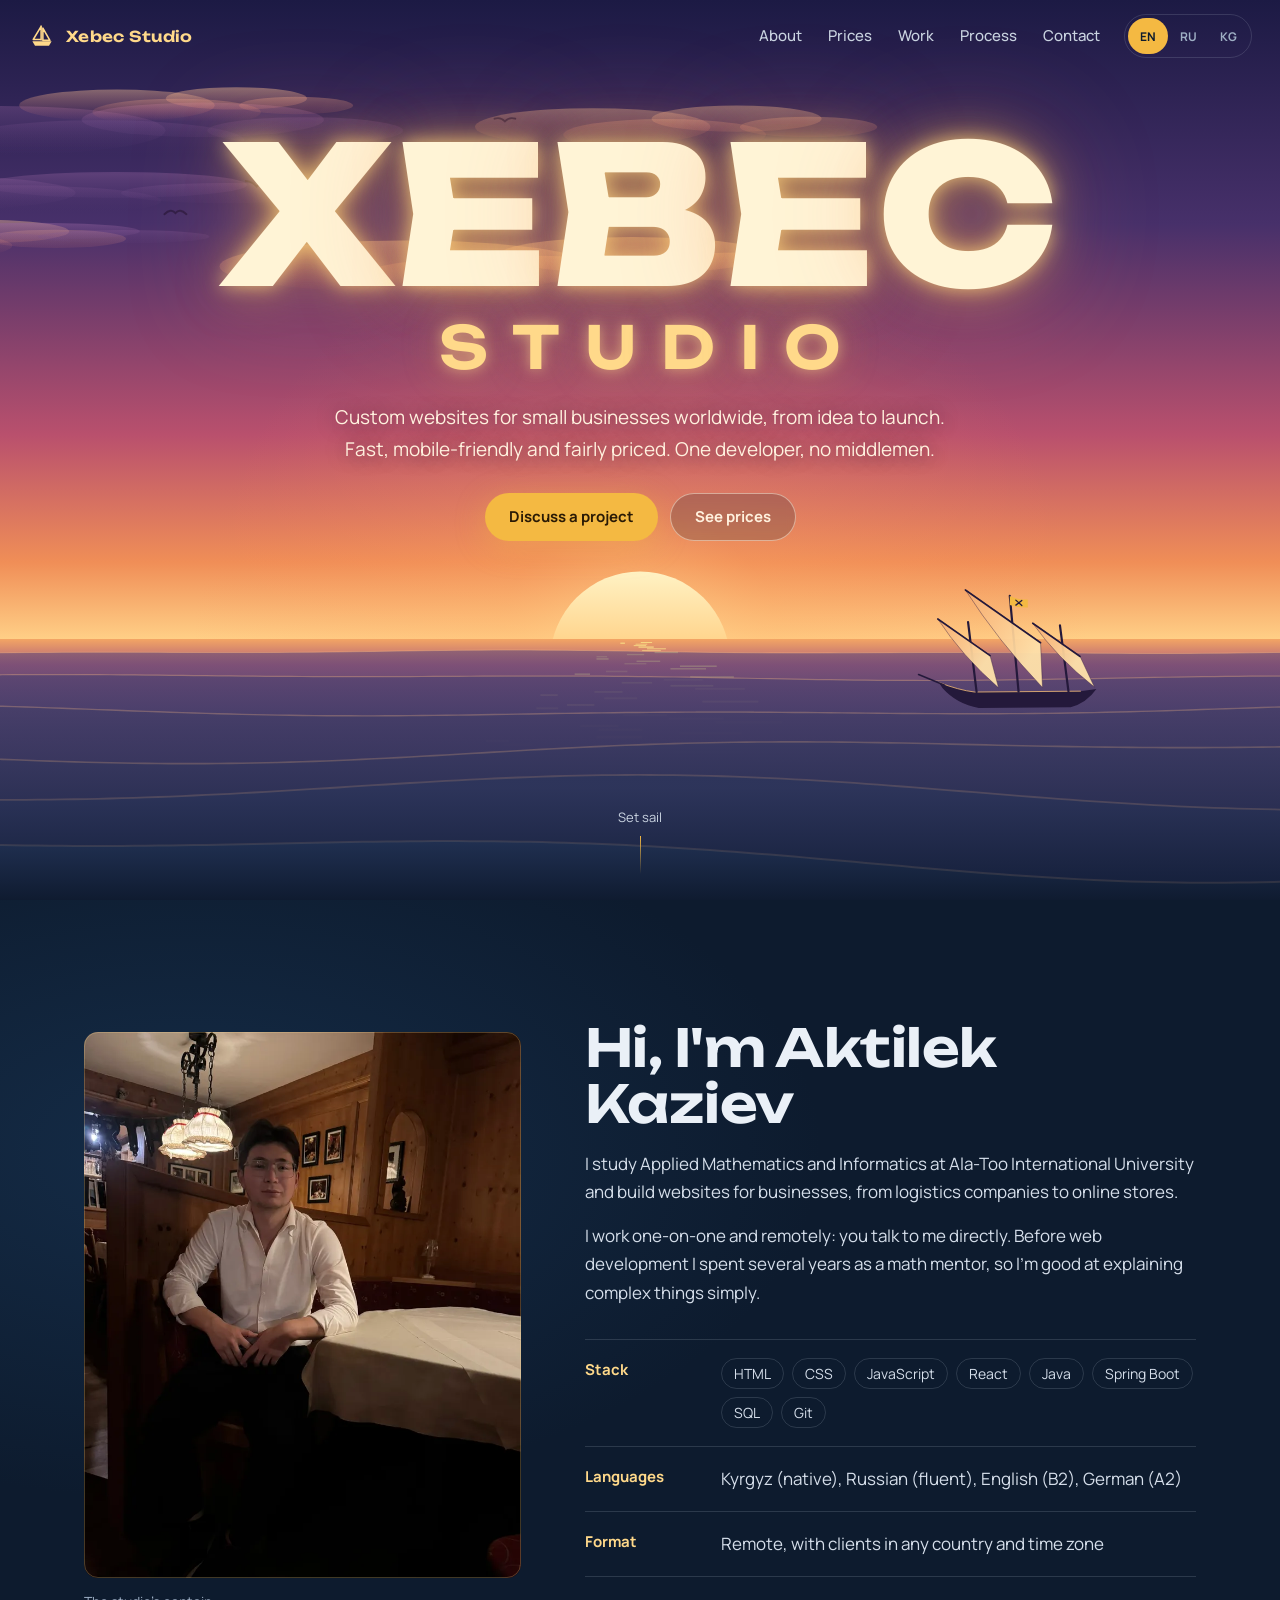
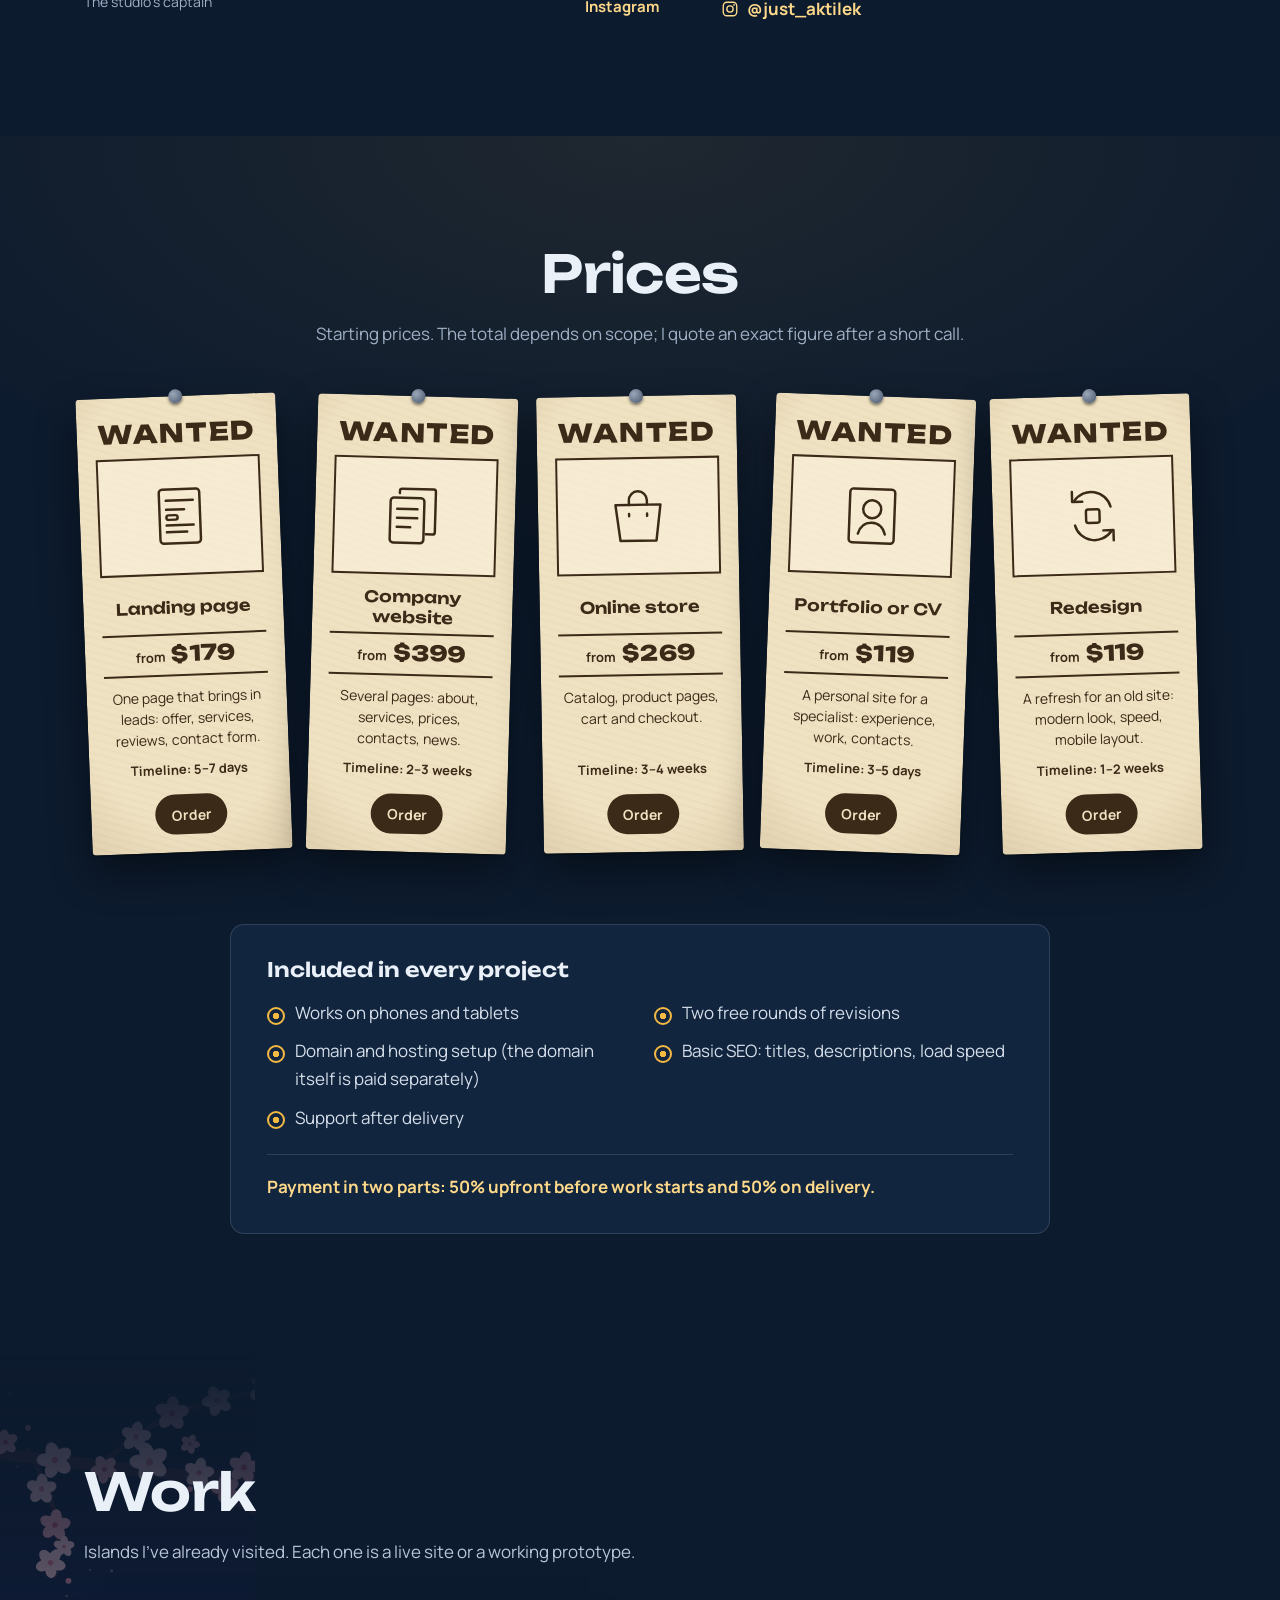
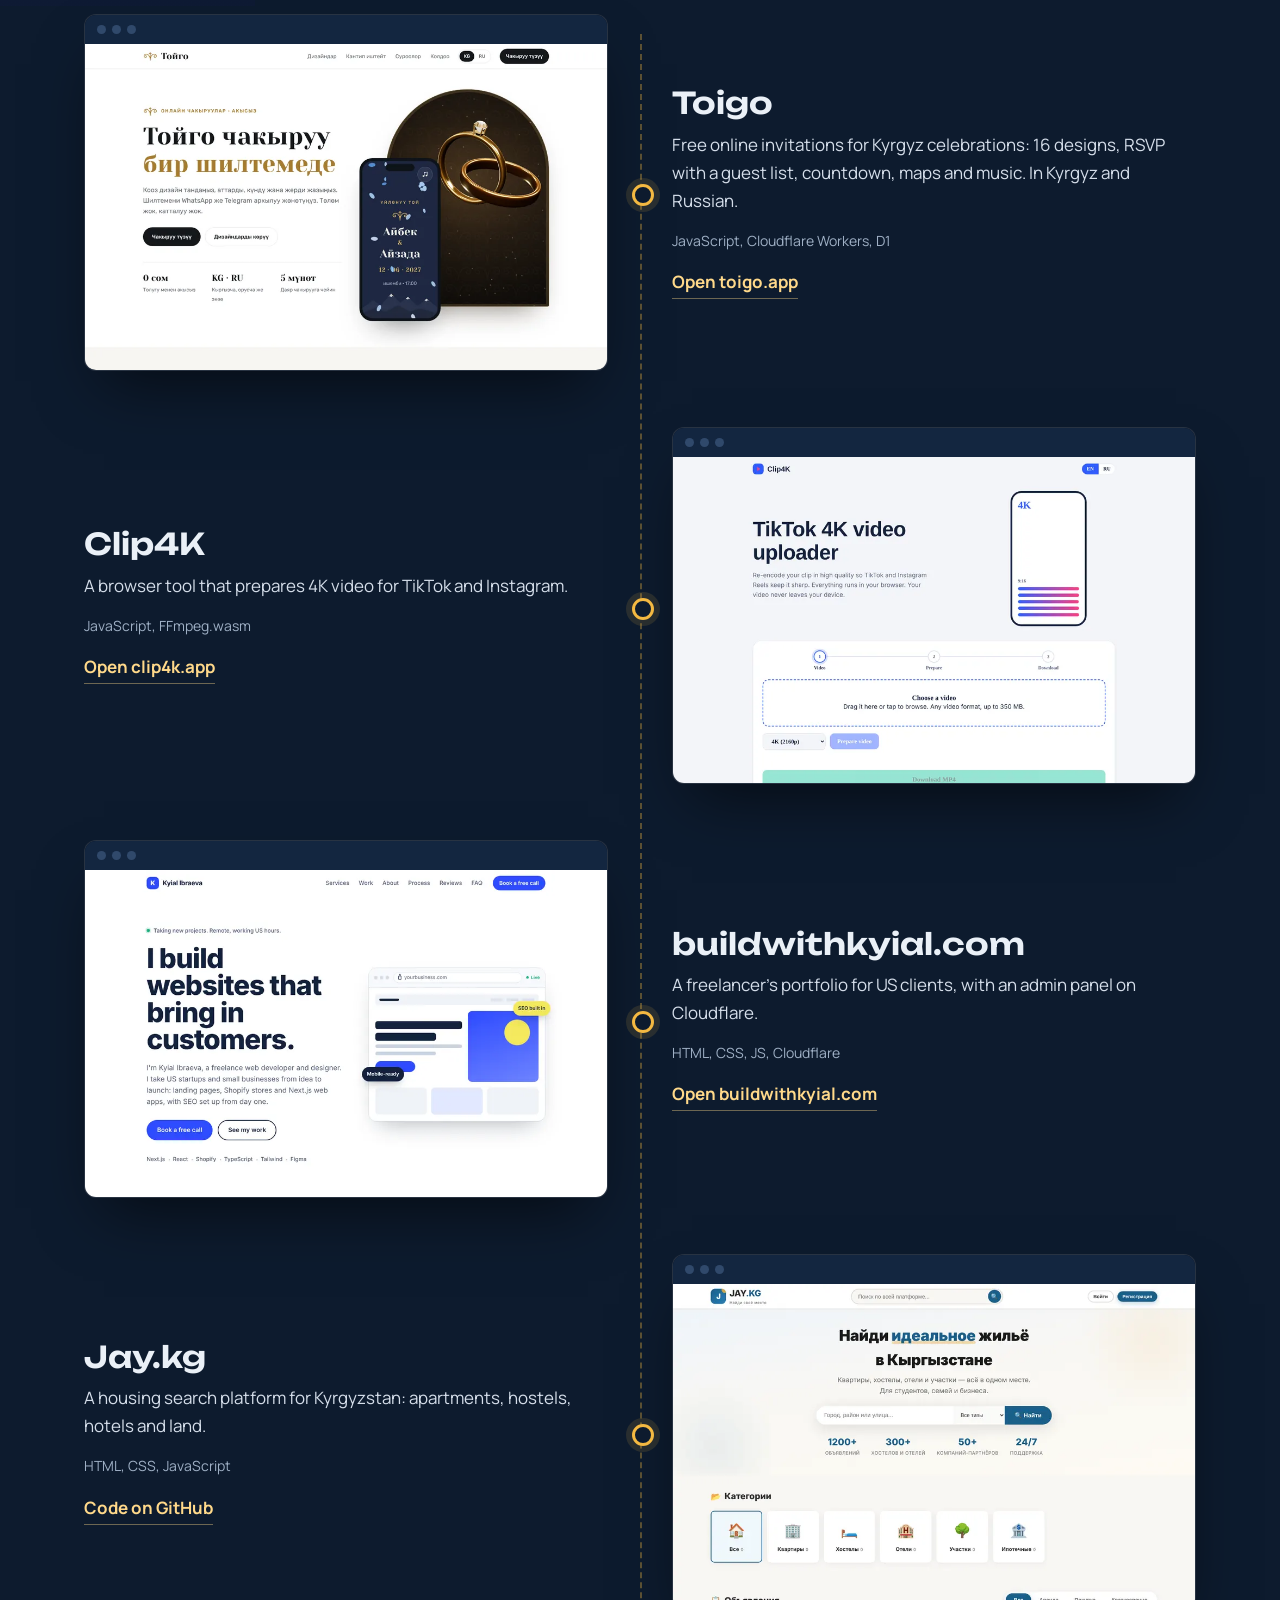
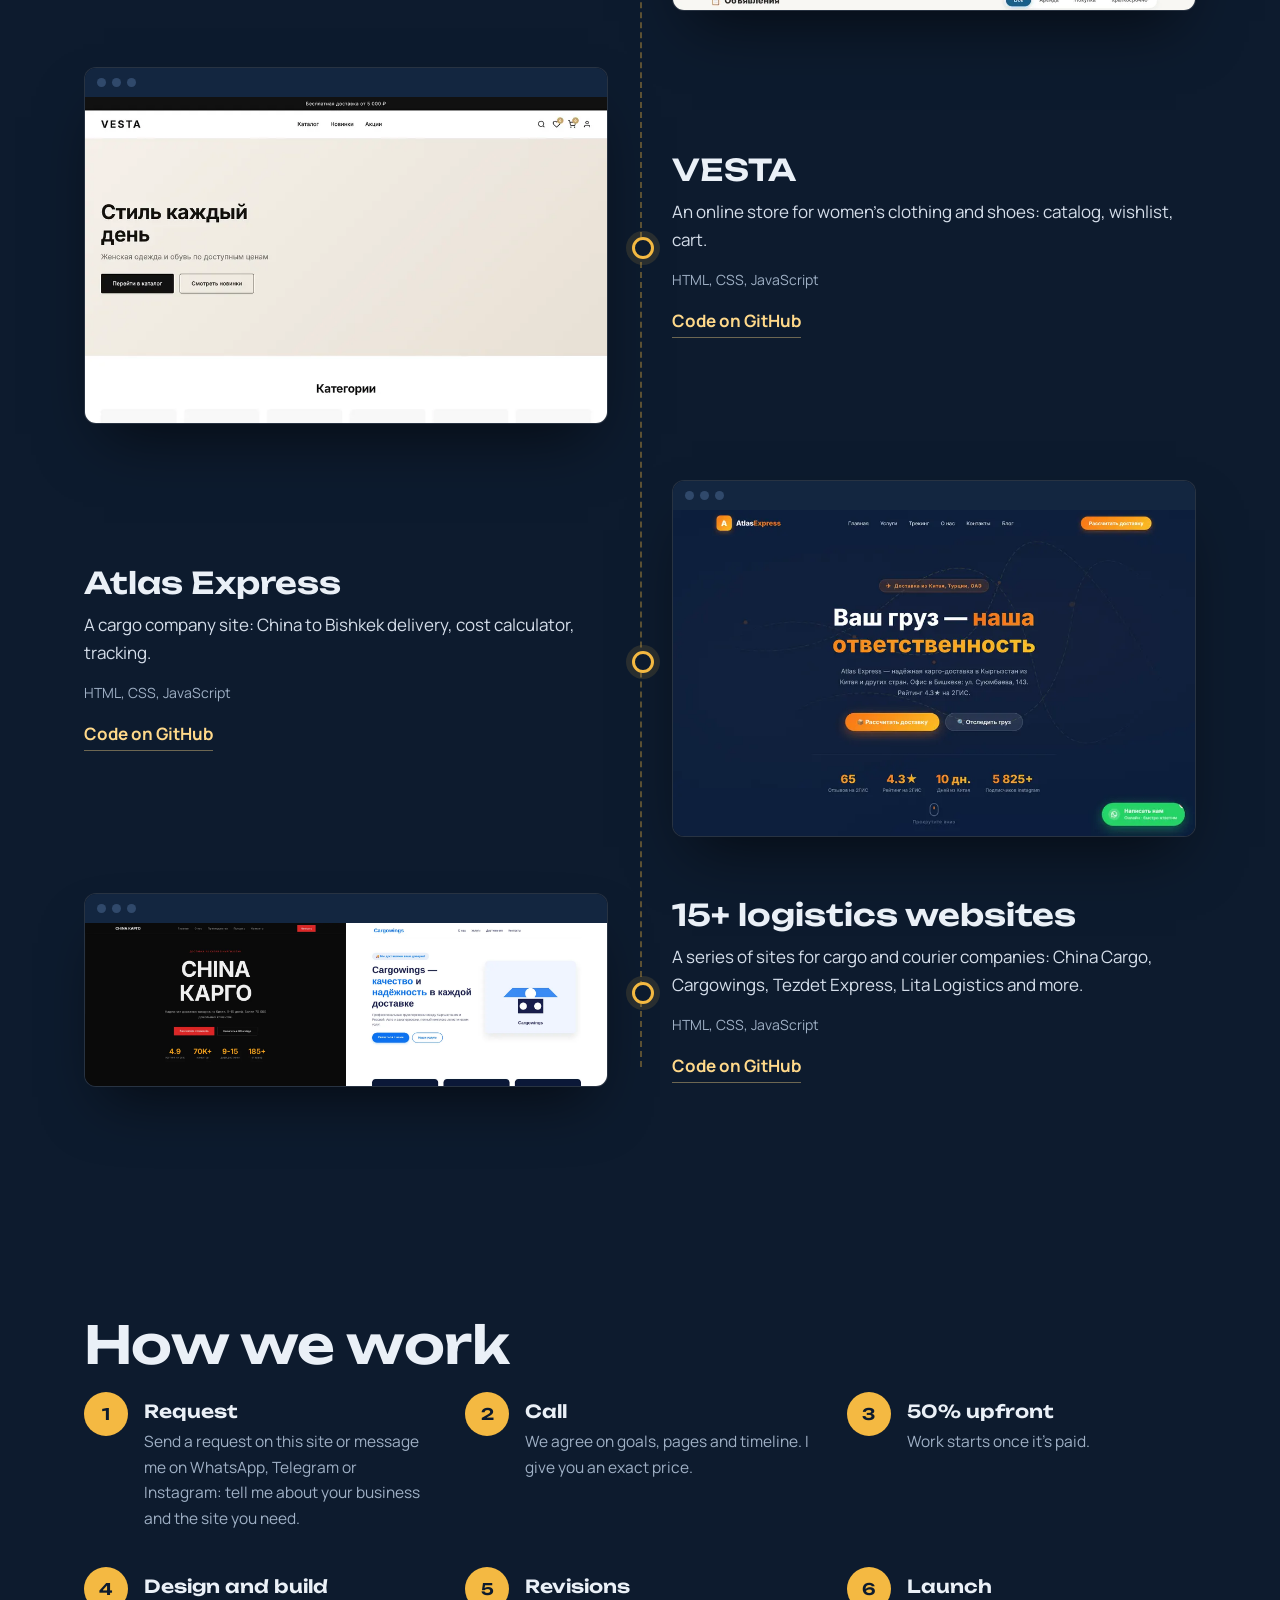
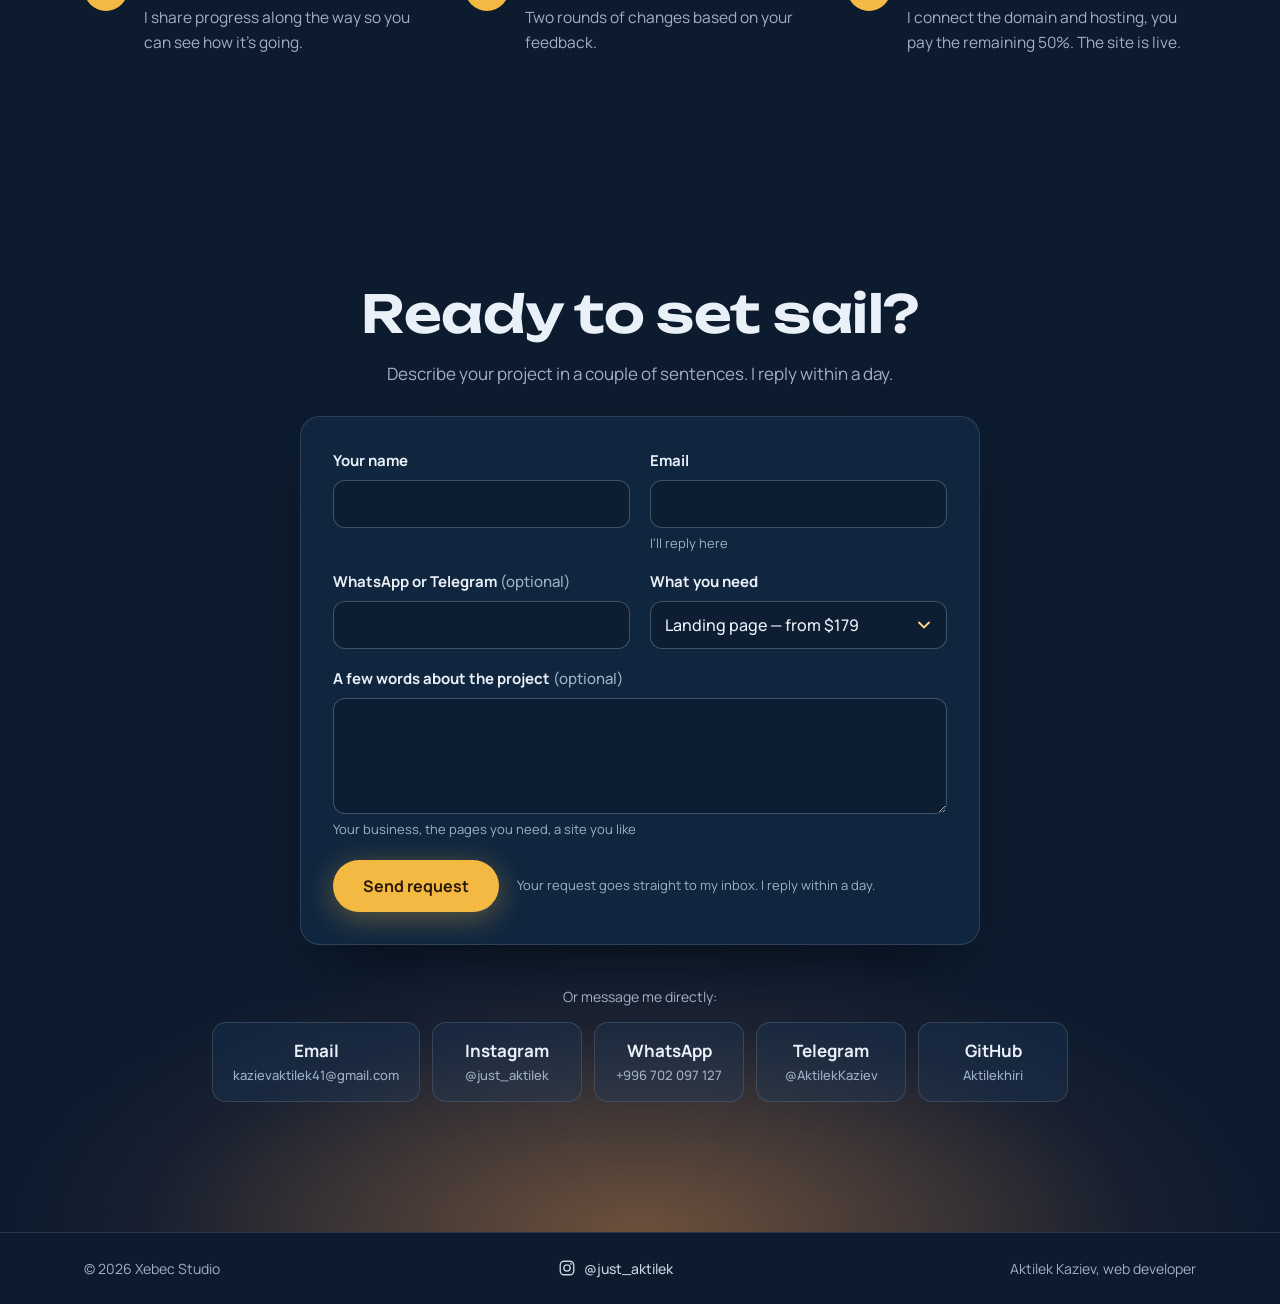
==== commit 2359f270: "Change contact email to kazievaktilek41@gmail.com Co-Authored-By: Claude Opus 5.5 <noreply@anthropic" ====
--- a/public/index.html
+++ b/public/index.html
@@ -29,7 +29,7 @@
 <link rel="preload" href="assets/fonts/unbounded-latin-800-normal.woff2" as="font" type="font/woff2" crossorigin>
 <link rel="stylesheet" href="assets/fonts.css">
 <link rel="stylesheet" href="styles.css">
-<script type="application/ld+json">{"@context":"https://schema.org","@type":"ProfessionalService","name":"Xebec Studio","url":"https://xebecweb.com/","image":"https://xebecweb.com/assets/og-en.jpg","description":"Xebec Studio builds fast, mobile-friendly websites for small businesses worldwide: landing pages, company websites, online stores and portfolios. From $119. Remote, one-on-one.","email":"xebecweb.com@gmail.com","telephone":"+996702097127","areaServed":"Worldwide","availableLanguage":["English","Russian","Kyrgyz"],"priceRange":"$119–$399","founder":{"@type":"Person","name":"Aktilek Kaziev"},"sameAs":["https://instagram.com/just_aktilek","https://github.com/Aktilekhiri","https://t.me/AktilekKaziev"],"inLanguage":"en"}</script>
+<script type="application/ld+json">{"@context":"https://schema.org","@type":"ProfessionalService","name":"Xebec Studio","url":"https://xebecweb.com/","image":"https://xebecweb.com/assets/og-en.jpg","description":"Xebec Studio builds fast, mobile-friendly websites for small businesses worldwide: landing pages, company websites, online stores and portfolios. From $119. Remote, one-on-one.","email":"kazievaktilek41@gmail.com","telephone":"+996702097127","areaServed":"Worldwide","availableLanguage":["English","Russian","Kyrgyz"],"priceRange":"$119–$399","founder":{"@type":"Person","name":"Aktilek Kaziev"},"sameAs":["https://instagram.com/just_aktilek","https://github.com/Aktilekhiri","https://t.me/AktilekKaziev"],"inLanguage":"en"}</script>
 </head>
 <body>
 <a class="skip" href="#main">Skip to content</a>
@@ -255,7 +255,7 @@
     <div class="lead-box">
       <p class="sent-note" id="sent" tabindex="-1">Thanks! Your request is in. I'll reply to your email within a day.</p>
       <form class="lead" id="leadForm" action="https://api.web3forms.com/submit" method="post"
-            data-wa="996702097127" data-mail="xebecweb.com@gmail.com" data-title="Hi! Request from xebecweb.com"
+            data-wa="996702097127" data-mail="kazievaktilek41@gmail.com" data-title="Hi! Request from xebecweb.com"
             data-l-name="Name" data-l-service="Service" data-l-msg="Details">
         <input type="hidden" name="access_key" value="2775c044-11af-4d92-966e-4e2f38633ee0">
         <input type="hidden" name="subject" value="Новая заявка с xebecweb.com">
@@ -301,7 +301,7 @@
         <div class="lead-fail full" role="alert" hidden>
           <p>Couldn't send it. Please contact me directly:</p>
           <div class="fail-actions">
-            <a class="btn ghost" id="failMail" href="mailto:xebecweb.com@gmail.com">xebecweb.com@gmail.com</a>
+            <a class="btn ghost" id="failMail" href="mailto:kazievaktilek41@gmail.com">kazievaktilek41@gmail.com</a>
             <a class="btn ghost" id="failWa" href="https://wa.me/996702097127" target="_blank" rel="noopener">WhatsApp</a>
           </div>
         </div>
@@ -315,7 +315,7 @@
 
     <p class="more">Or message me directly:</p>
     <ul class="channels">
-      <li><a href="mailto:xebecweb.com@gmail.com?subject=Xebec%20Studio">Email<small>xebecweb.com@gmail.com</small></a></li>
+      <li><a href="mailto:kazievaktilek41@gmail.com?subject=Xebec%20Studio">Email<small>kazievaktilek41@gmail.com</small></a></li>
       <li><a class="ch-ig" href="https://instagram.com/just_aktilek" target="_blank" rel="noopener">Instagram<small>@just_aktilek</small></a></li>
       <li><a href="https://wa.me/996702097127?text=Hi!%20I'd%20like%20to%20discuss%20a%20website." target="_blank" rel="noopener">WhatsApp<small>+996 702 097 127</small></a></li>
       <li><a href="https://t.me/AktilekKaziev" target="_blank" rel="noopener">Telegram<small>@AktilekKaziev</small></a></li>
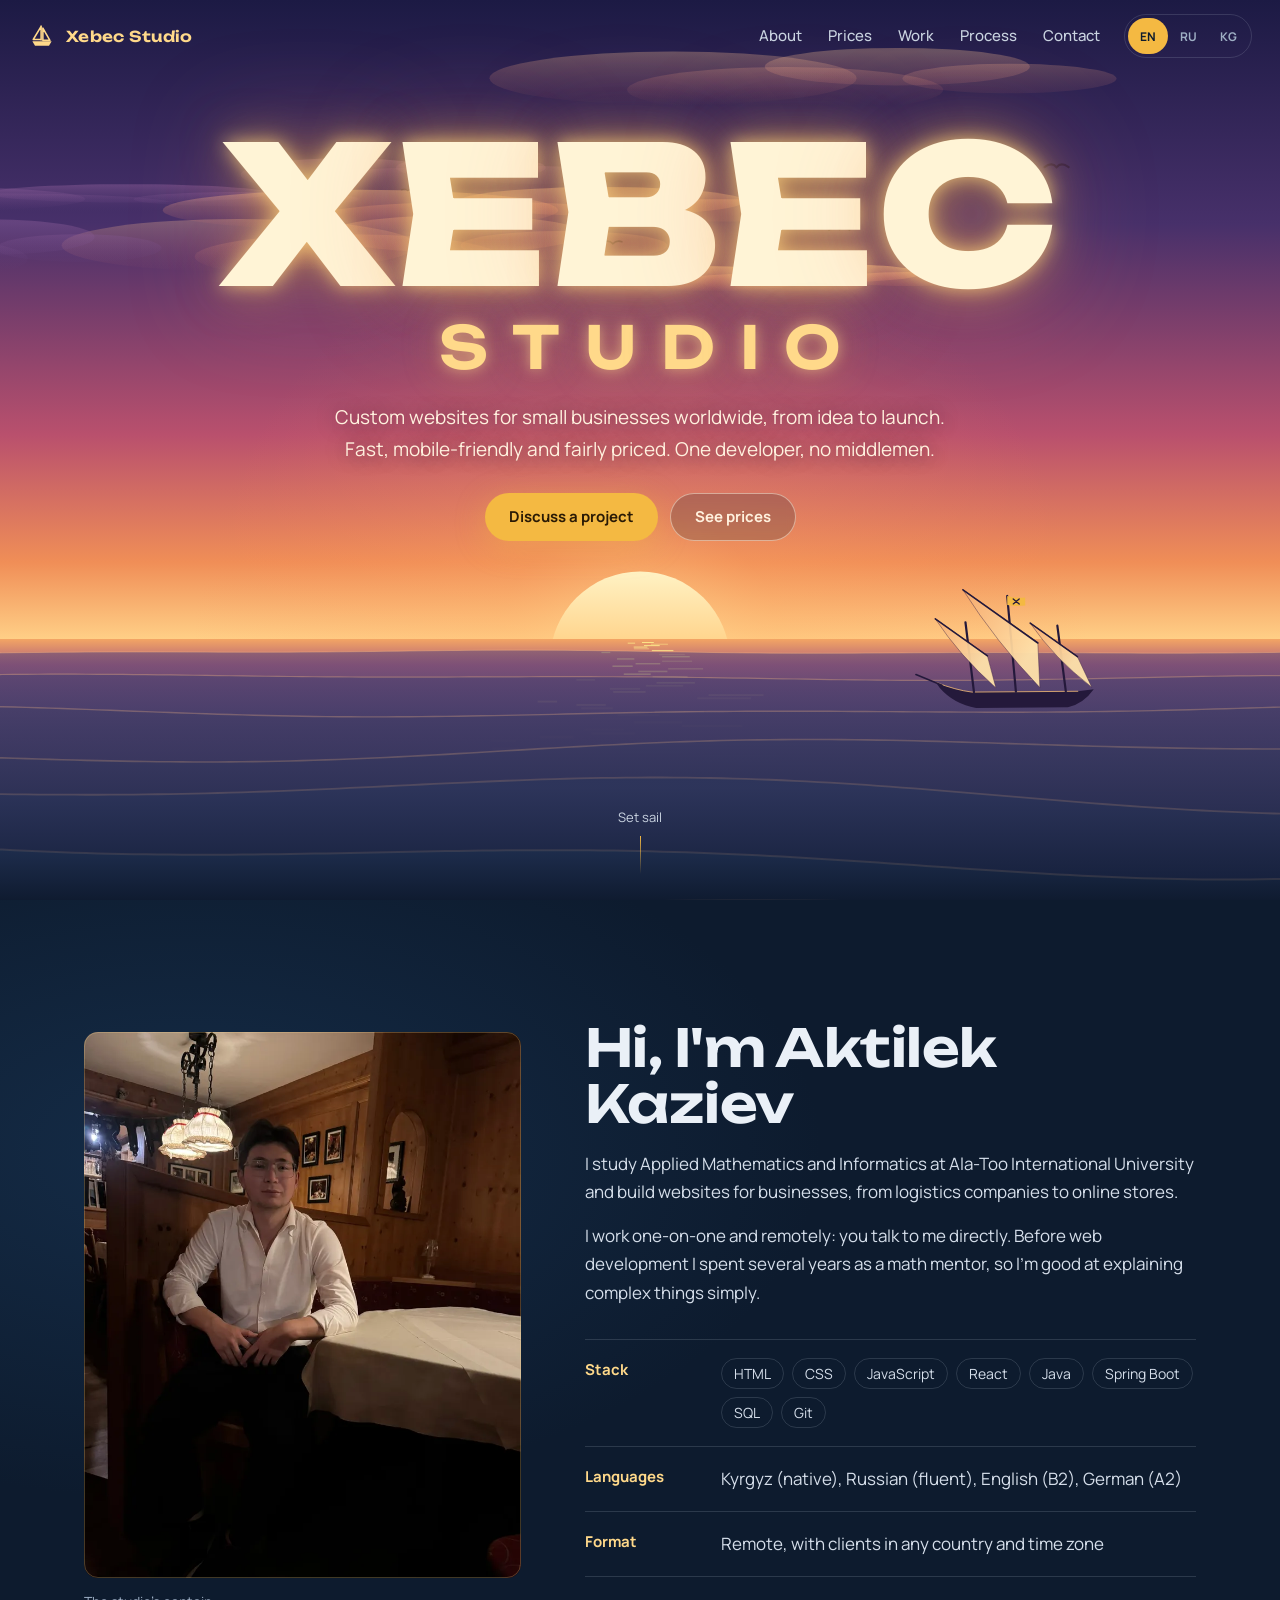
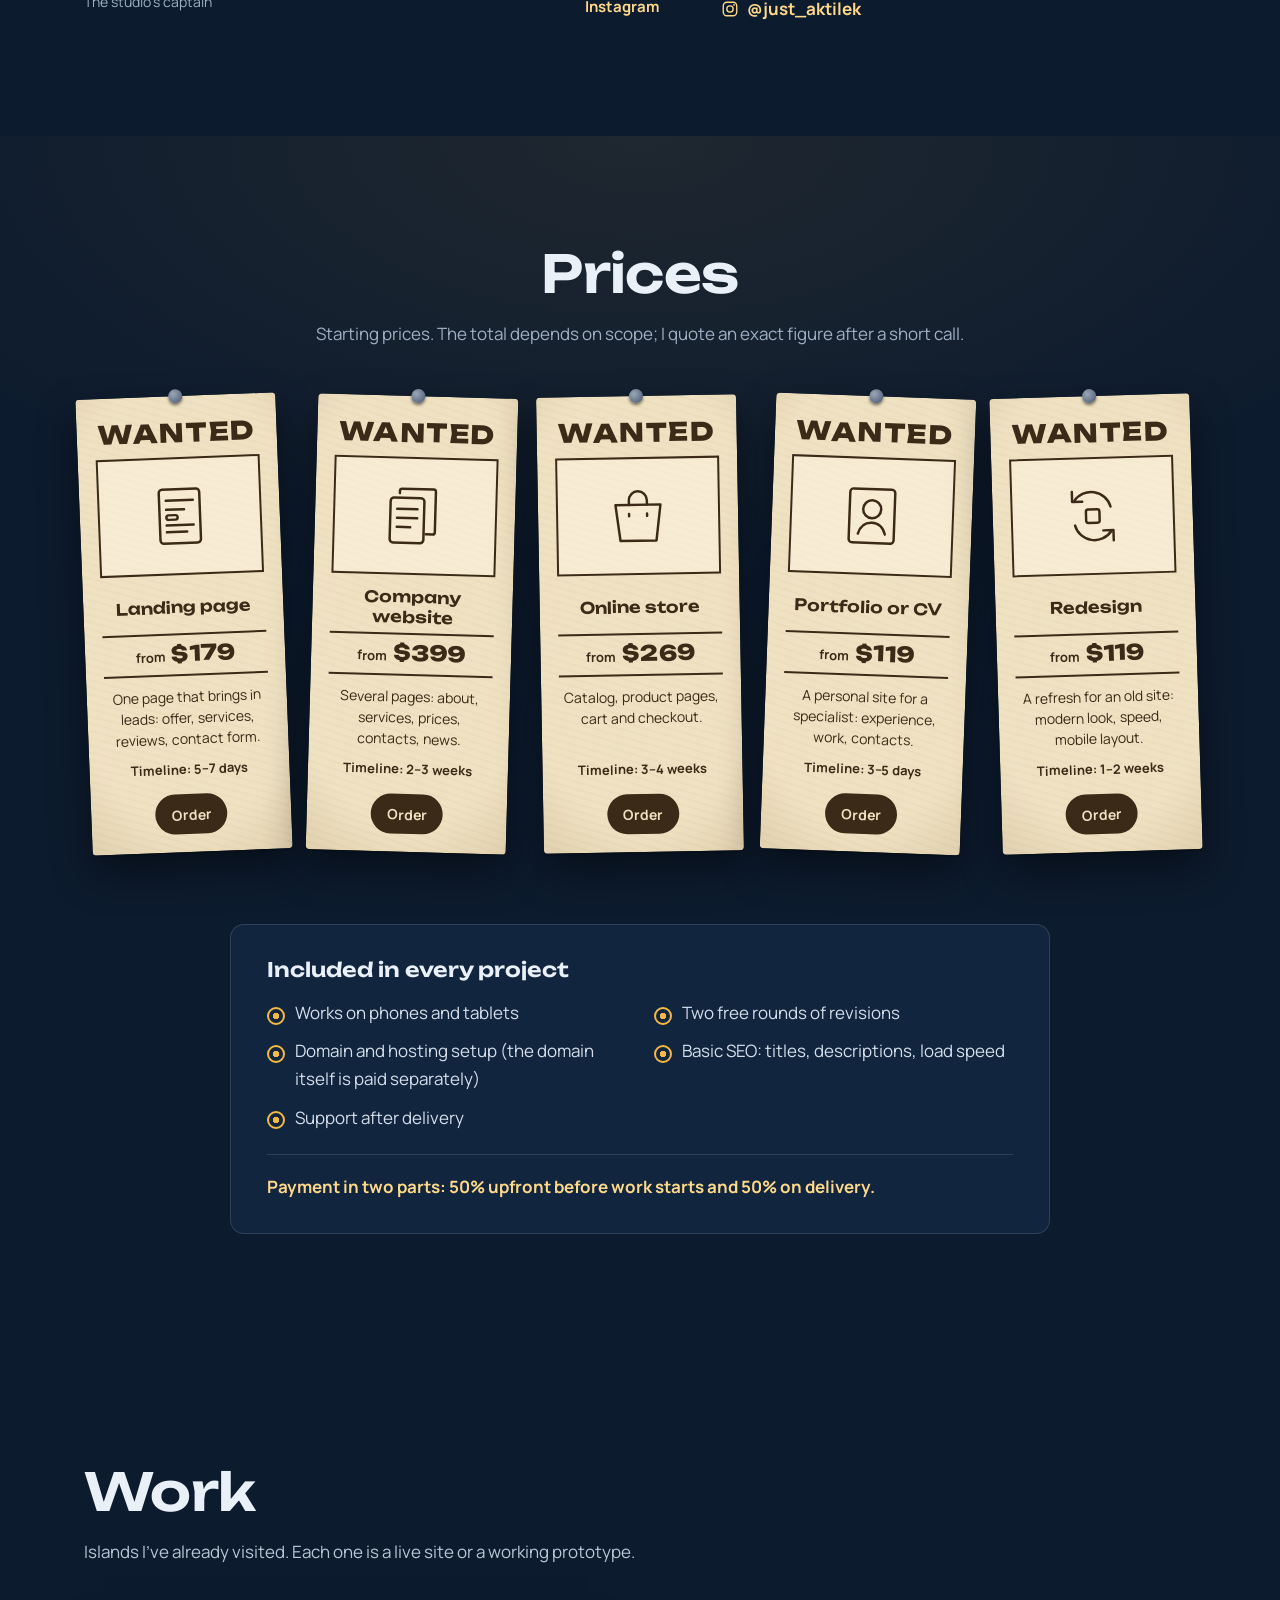
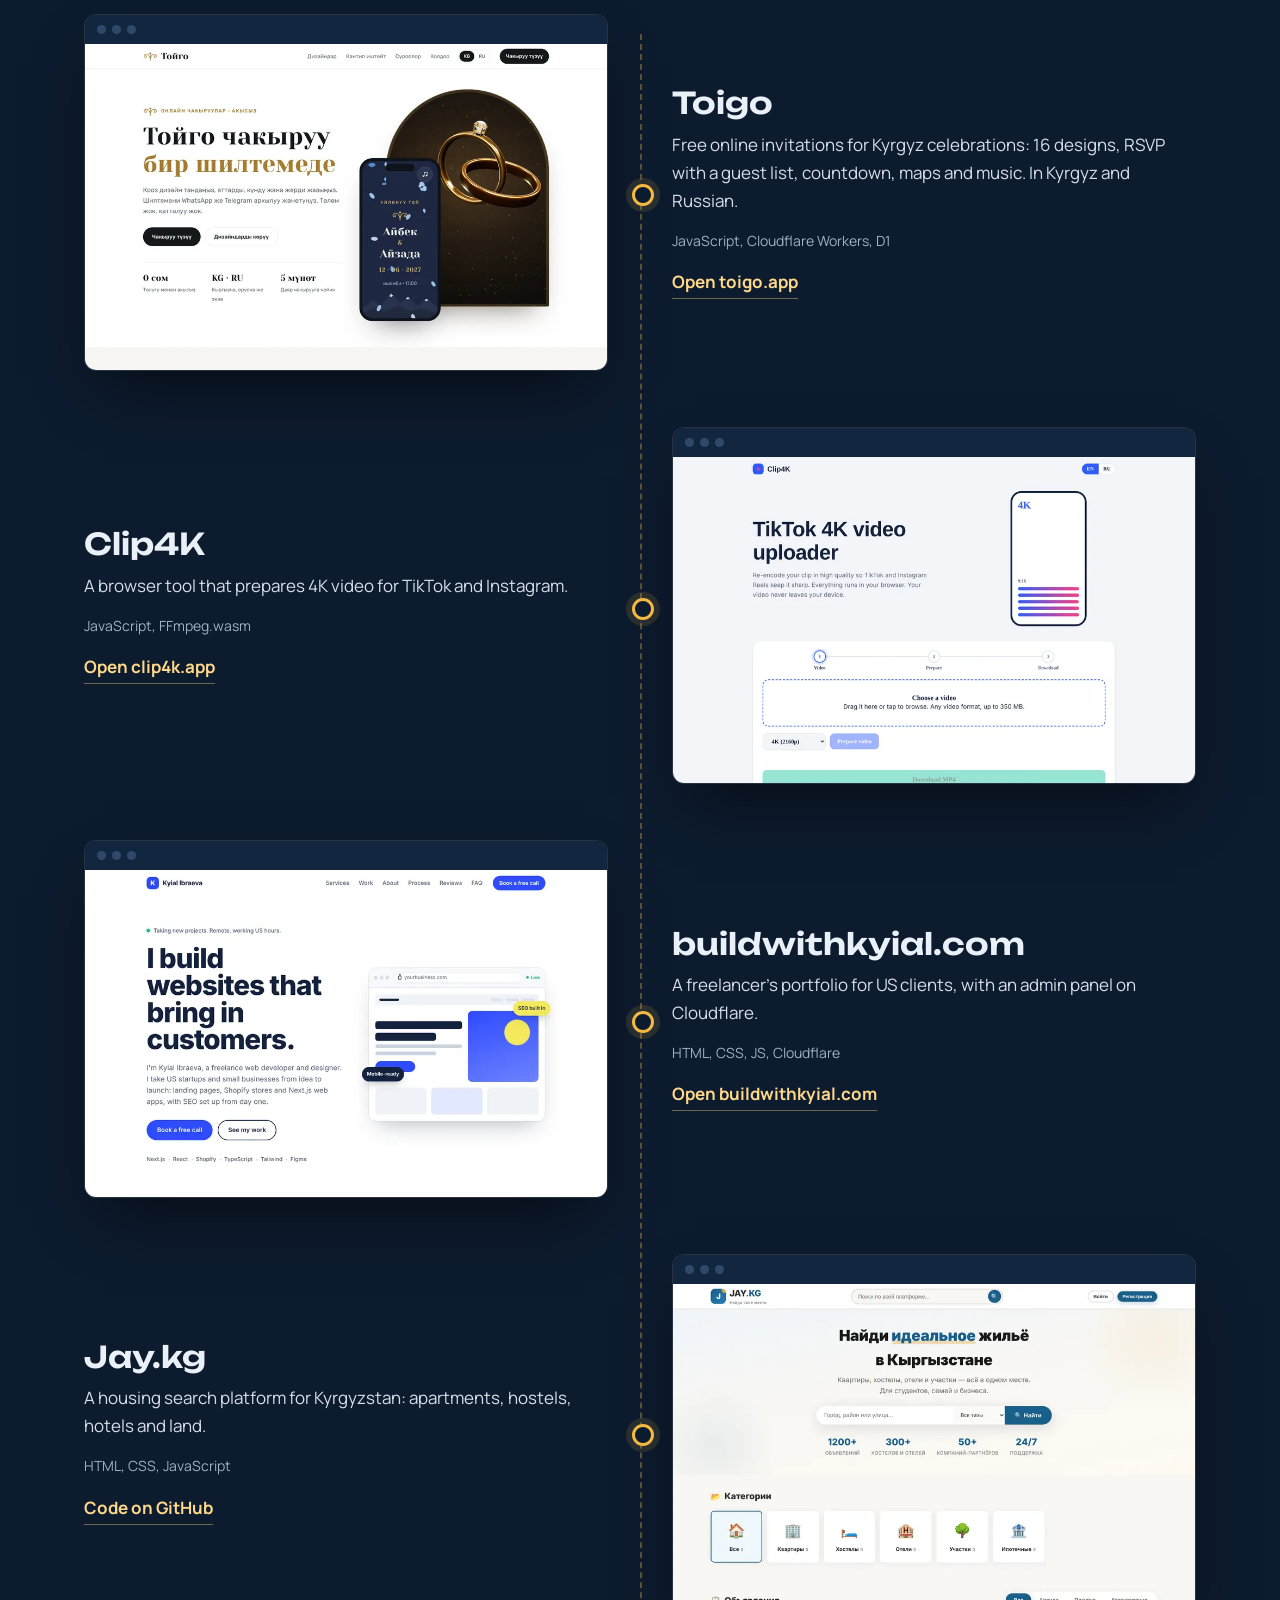
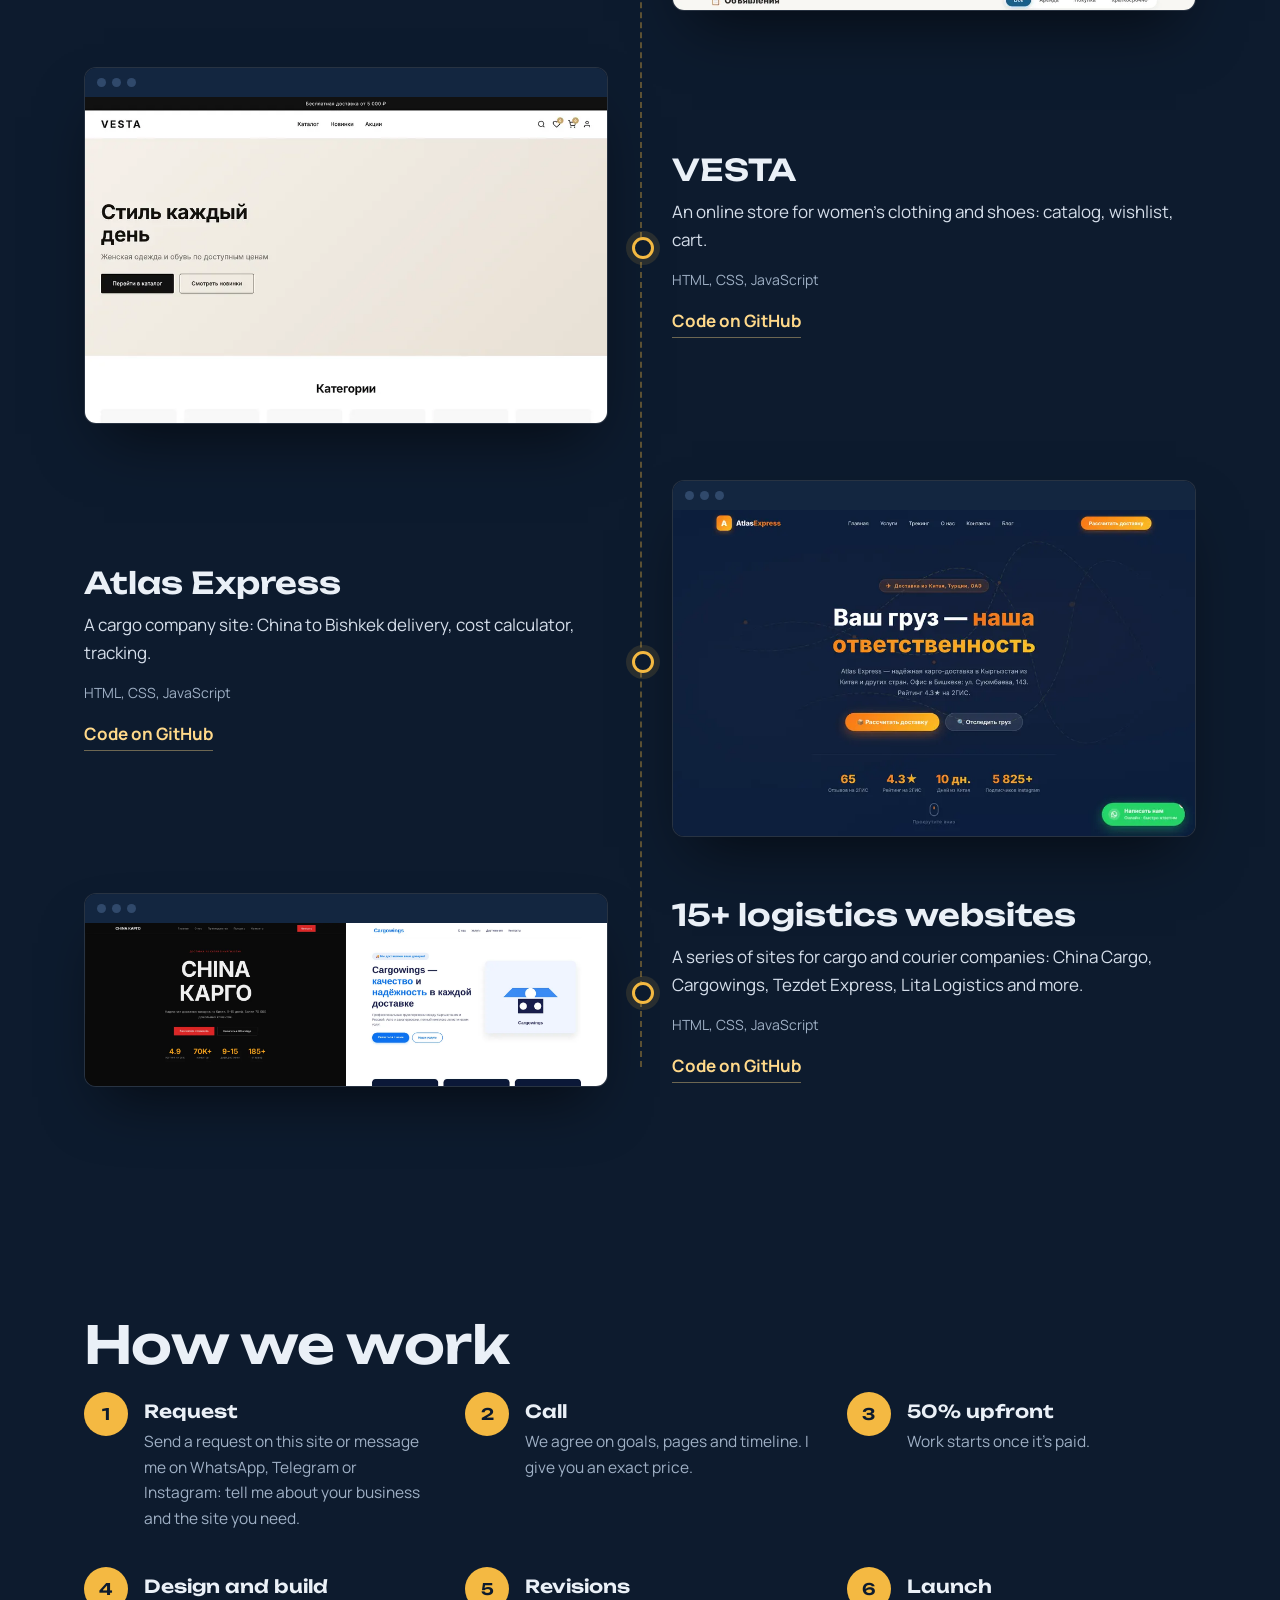
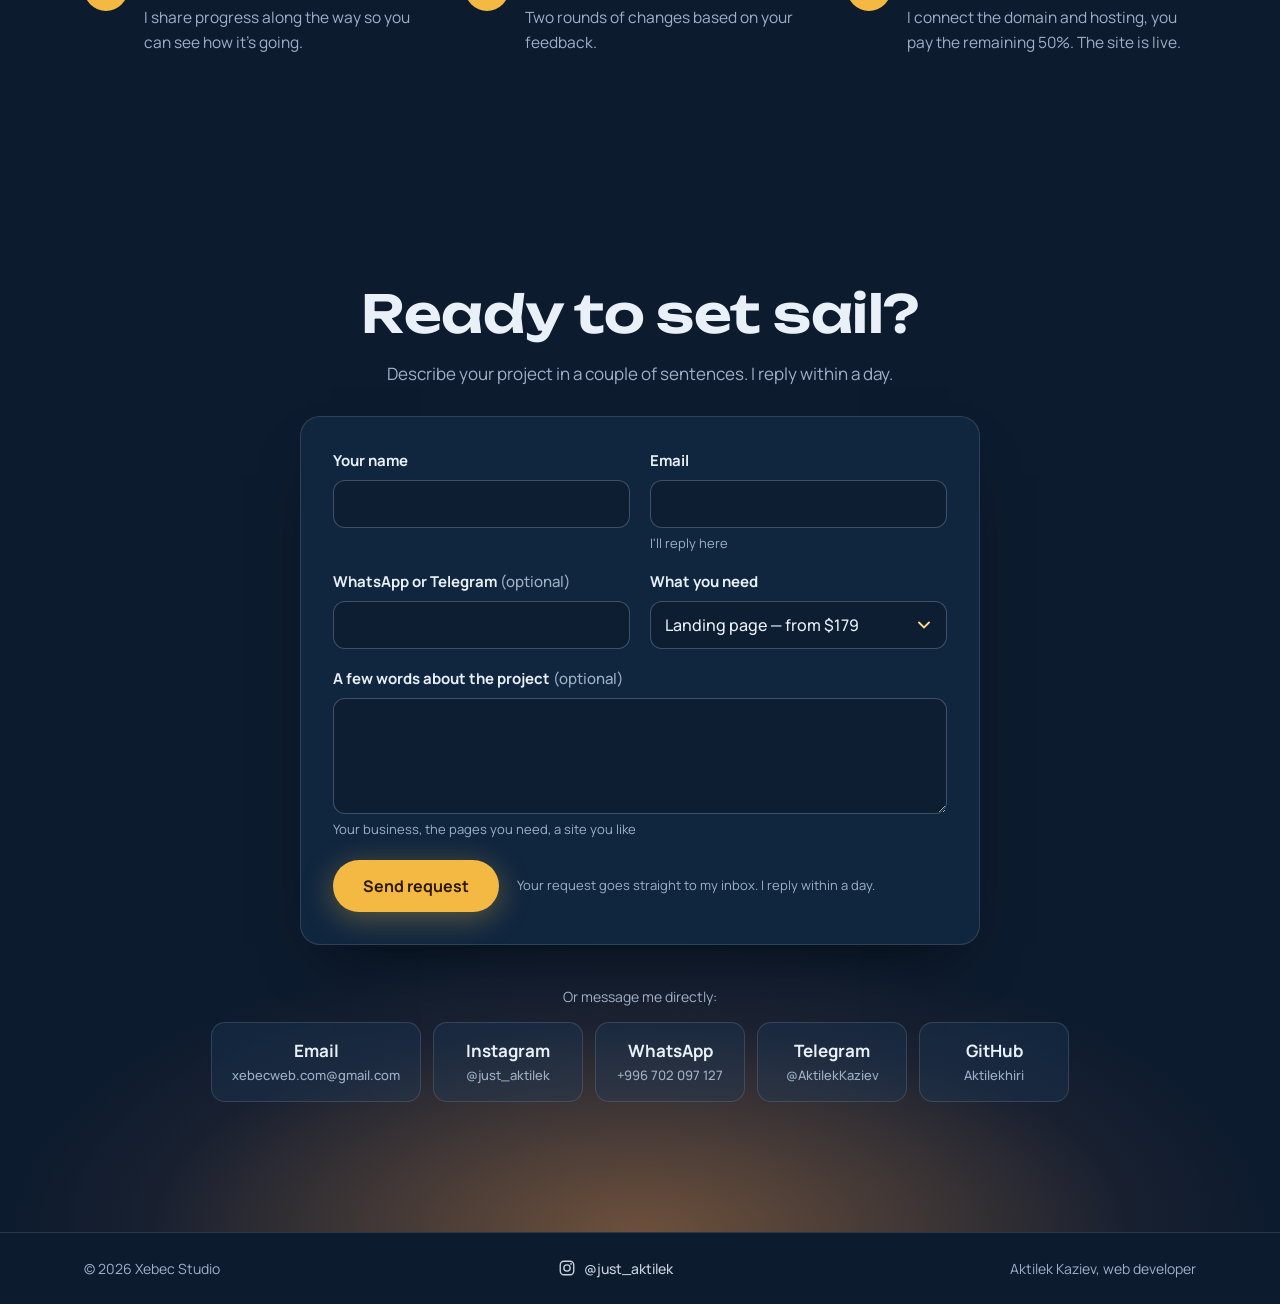
==== commit 4216bb09: "Revert contact email back to xebecweb.com@gmail.com Co-Authored-By: Claude Opus 5.5 <noreply@anthrop" ====
--- a/public/index.html
+++ b/public/index.html
@@ -29,7 +29,7 @@
 <link rel="preload" href="assets/fonts/unbounded-latin-800-normal.woff2" as="font" type="font/woff2" crossorigin>
 <link rel="stylesheet" href="assets/fonts.css">
 <link rel="stylesheet" href="styles.css">
-<script type="application/ld+json">{"@context":"https://schema.org","@type":"ProfessionalService","name":"Xebec Studio","url":"https://xebecweb.com/","image":"https://xebecweb.com/assets/og-en.jpg","description":"Xebec Studio builds fast, mobile-friendly websites for small businesses worldwide: landing pages, company websites, online stores and portfolios. From $119. Remote, one-on-one.","email":"kazievaktilek41@gmail.com","telephone":"+996702097127","areaServed":"Worldwide","availableLanguage":["English","Russian","Kyrgyz"],"priceRange":"$119–$399","founder":{"@type":"Person","name":"Aktilek Kaziev"},"sameAs":["https://instagram.com/just_aktilek","https://github.com/Aktilekhiri","https://t.me/AktilekKaziev"],"inLanguage":"en"}</script>
+<script type="application/ld+json">{"@context":"https://schema.org","@type":"ProfessionalService","name":"Xebec Studio","url":"https://xebecweb.com/","image":"https://xebecweb.com/assets/og-en.jpg","description":"Xebec Studio builds fast, mobile-friendly websites for small businesses worldwide: landing pages, company websites, online stores and portfolios. From $119. Remote, one-on-one.","email":"xebecweb.com@gmail.com","telephone":"+996702097127","areaServed":"Worldwide","availableLanguage":["English","Russian","Kyrgyz"],"priceRange":"$119–$399","founder":{"@type":"Person","name":"Aktilek Kaziev"},"sameAs":["https://instagram.com/just_aktilek","https://github.com/Aktilekhiri","https://t.me/AktilekKaziev"],"inLanguage":"en"}</script>
 </head>
 <body>
 <a class="skip" href="#main">Skip to content</a>
@@ -255,7 +255,7 @@
     <div class="lead-box">
       <p class="sent-note" id="sent" tabindex="-1">Thanks! Your request is in. I'll reply to your email within a day.</p>
       <form class="lead" id="leadForm" action="https://api.web3forms.com/submit" method="post"
-            data-wa="996702097127" data-mail="kazievaktilek41@gmail.com" data-title="Hi! Request from xebecweb.com"
+            data-wa="996702097127" data-mail="xebecweb.com@gmail.com" data-title="Hi! Request from xebecweb.com"
             data-l-name="Name" data-l-service="Service" data-l-msg="Details">
         <input type="hidden" name="access_key" value="2775c044-11af-4d92-966e-4e2f38633ee0">
         <input type="hidden" name="subject" value="Новая заявка с xebecweb.com">
@@ -301,7 +301,7 @@
         <div class="lead-fail full" role="alert" hidden>
           <p>Couldn't send it. Please contact me directly:</p>
           <div class="fail-actions">
-            <a class="btn ghost" id="failMail" href="mailto:kazievaktilek41@gmail.com">kazievaktilek41@gmail.com</a>
+            <a class="btn ghost" id="failMail" href="mailto:xebecweb.com@gmail.com">xebecweb.com@gmail.com</a>
             <a class="btn ghost" id="failWa" href="https://wa.me/996702097127" target="_blank" rel="noopener">WhatsApp</a>
           </div>
         </div>
@@ -315,7 +315,7 @@
 
     <p class="more">Or message me directly:</p>
     <ul class="channels">
-      <li><a href="mailto:kazievaktilek41@gmail.com?subject=Xebec%20Studio">Email<small>kazievaktilek41@gmail.com</small></a></li>
+      <li><a href="mailto:xebecweb.com@gmail.com?subject=Xebec%20Studio">Email<small>xebecweb.com@gmail.com</small></a></li>
       <li><a class="ch-ig" href="https://instagram.com/just_aktilek" target="_blank" rel="noopener">Instagram<small>@just_aktilek</small></a></li>
       <li><a href="https://wa.me/996702097127?text=Hi!%20I'd%20like%20to%20discuss%20a%20website." target="_blank" rel="noopener">WhatsApp<small>+996 702 097 127</small></a></li>
       <li><a href="https://t.me/AktilekKaziev" target="_blank" rel="noopener">Telegram<small>@AktilekKaziev</small></a></li>
